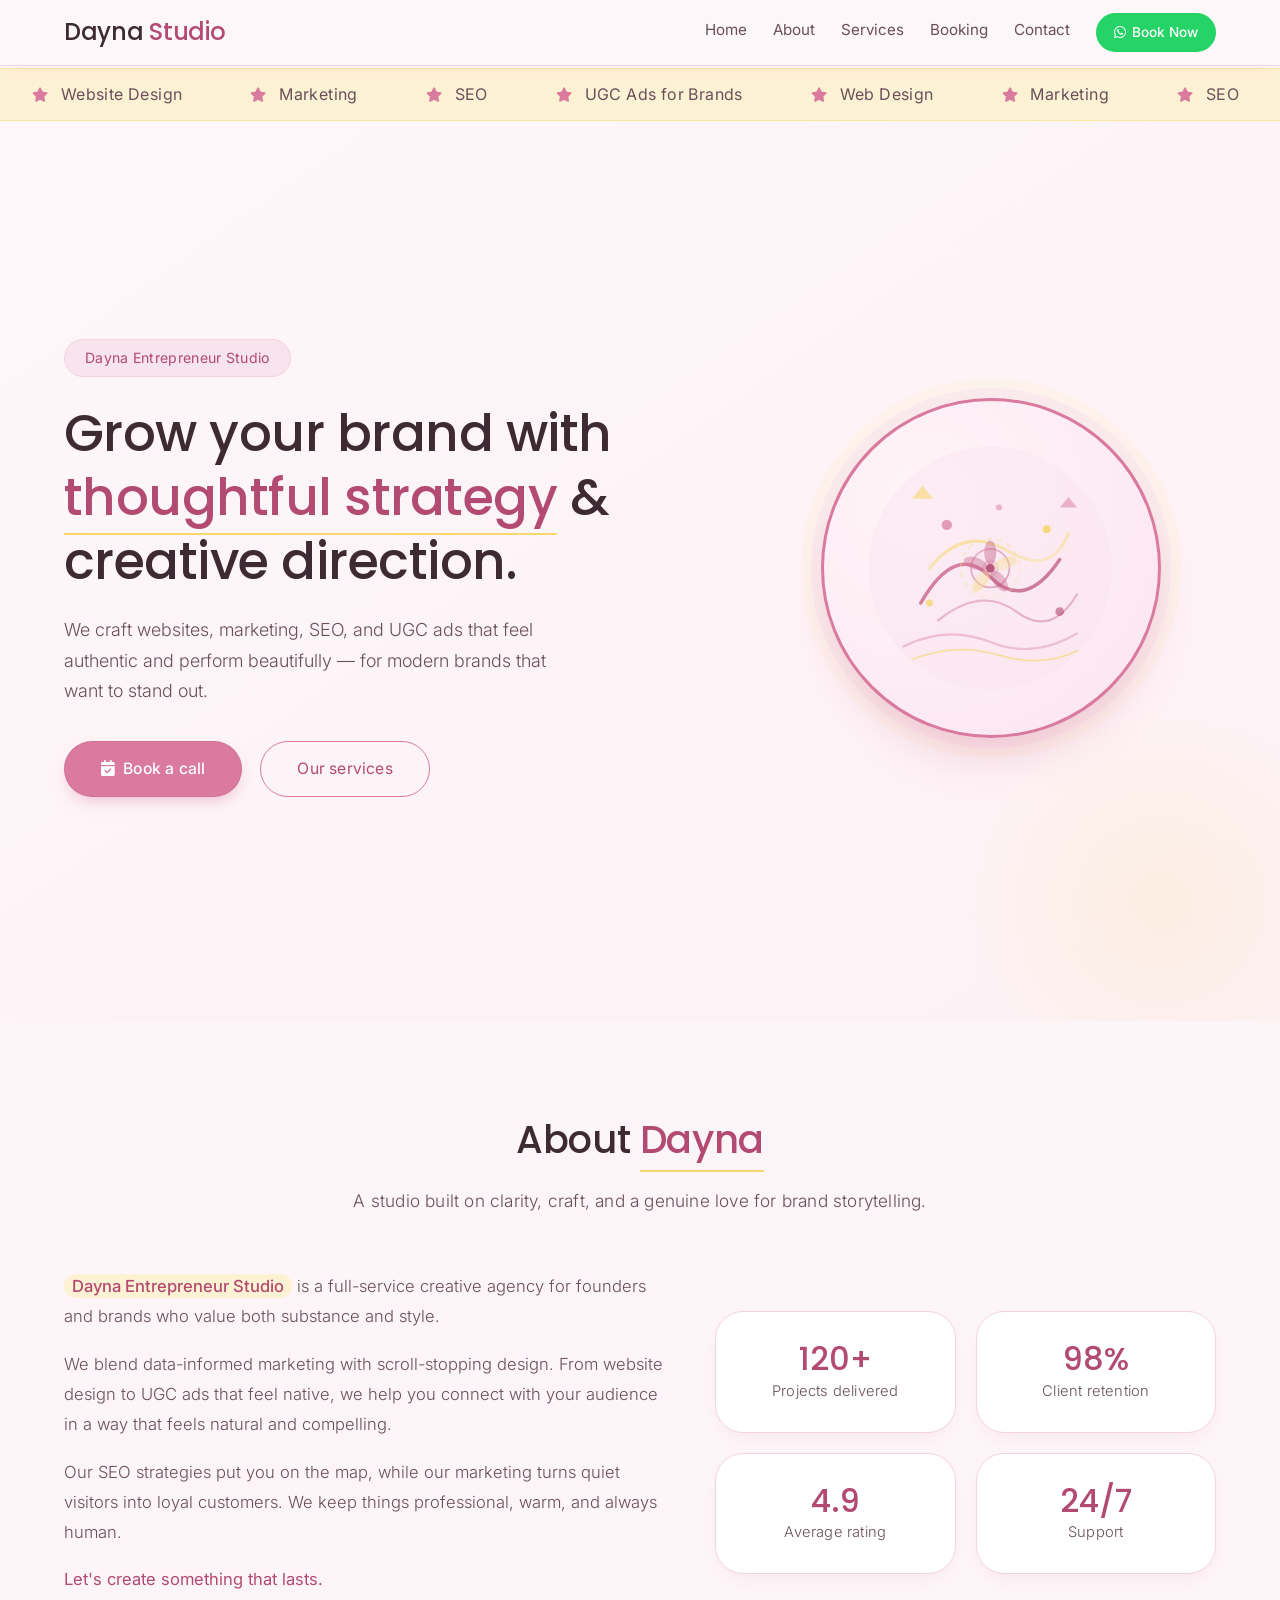
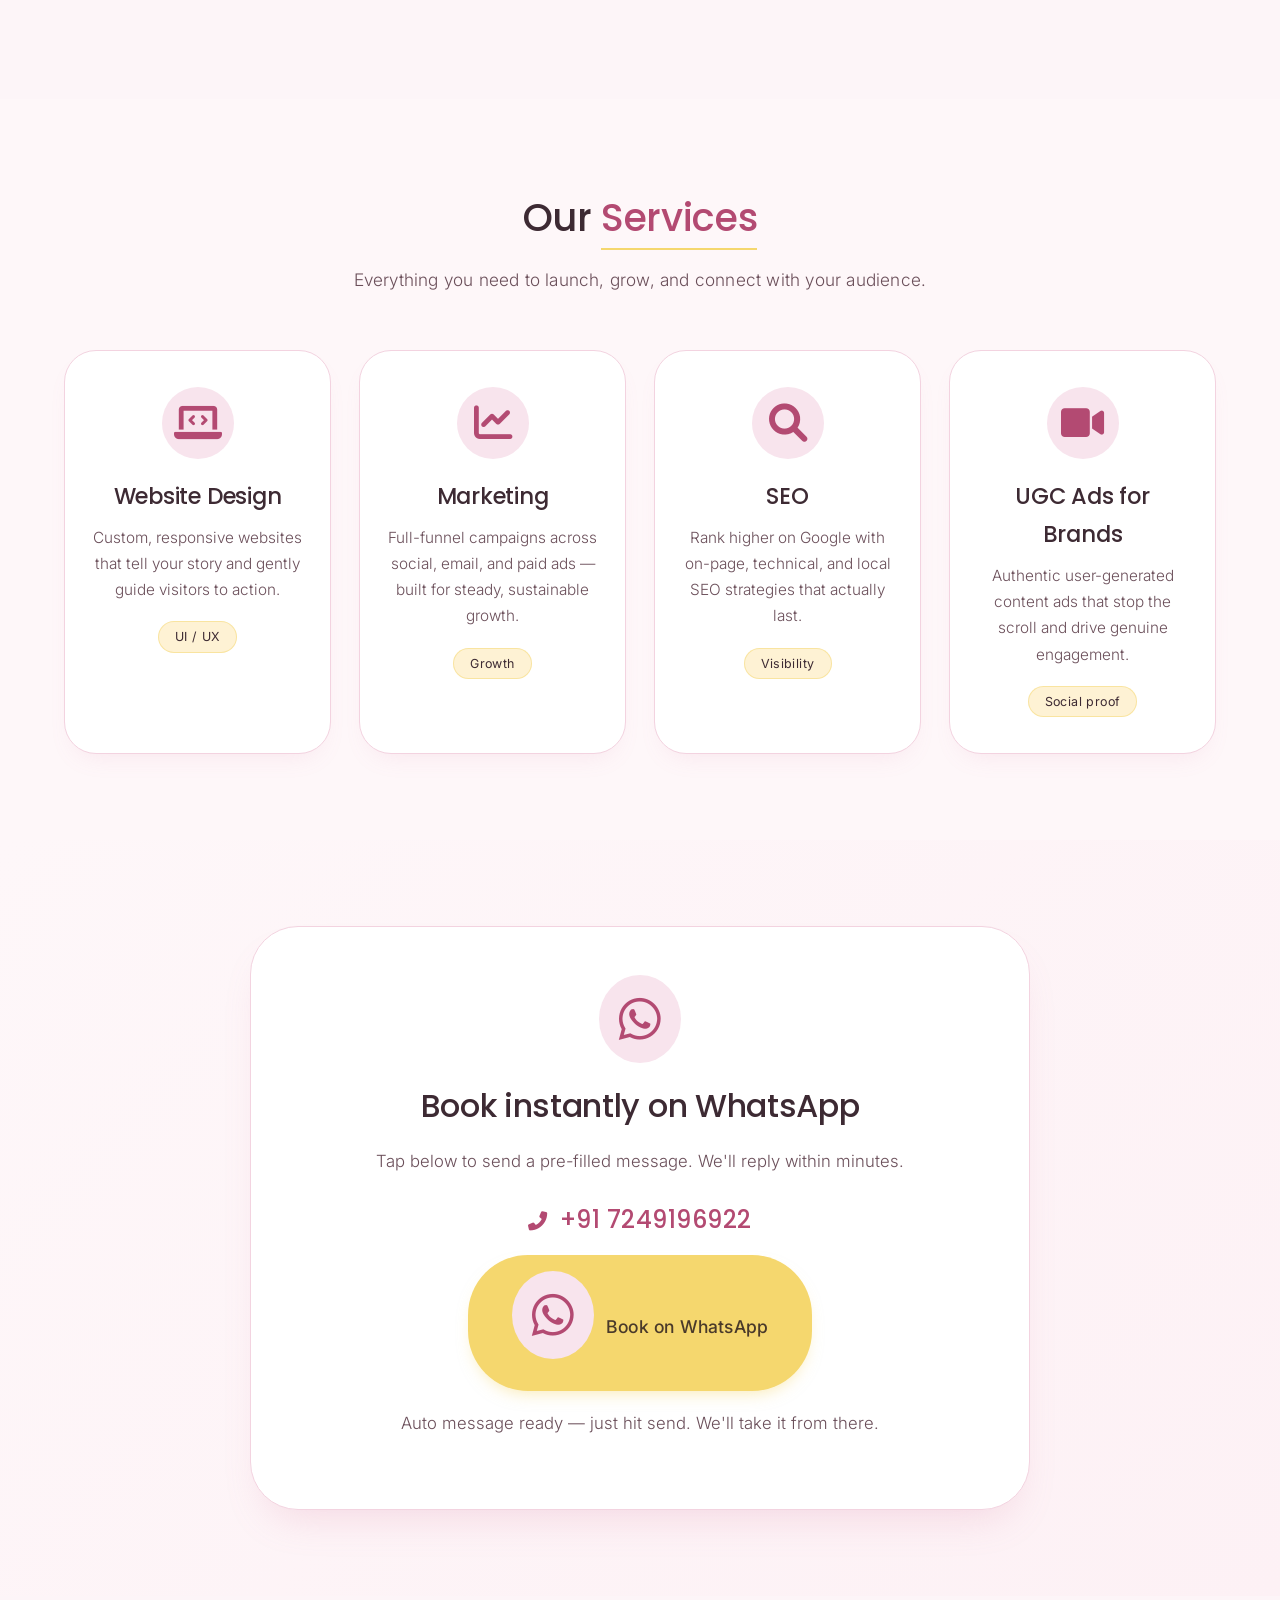
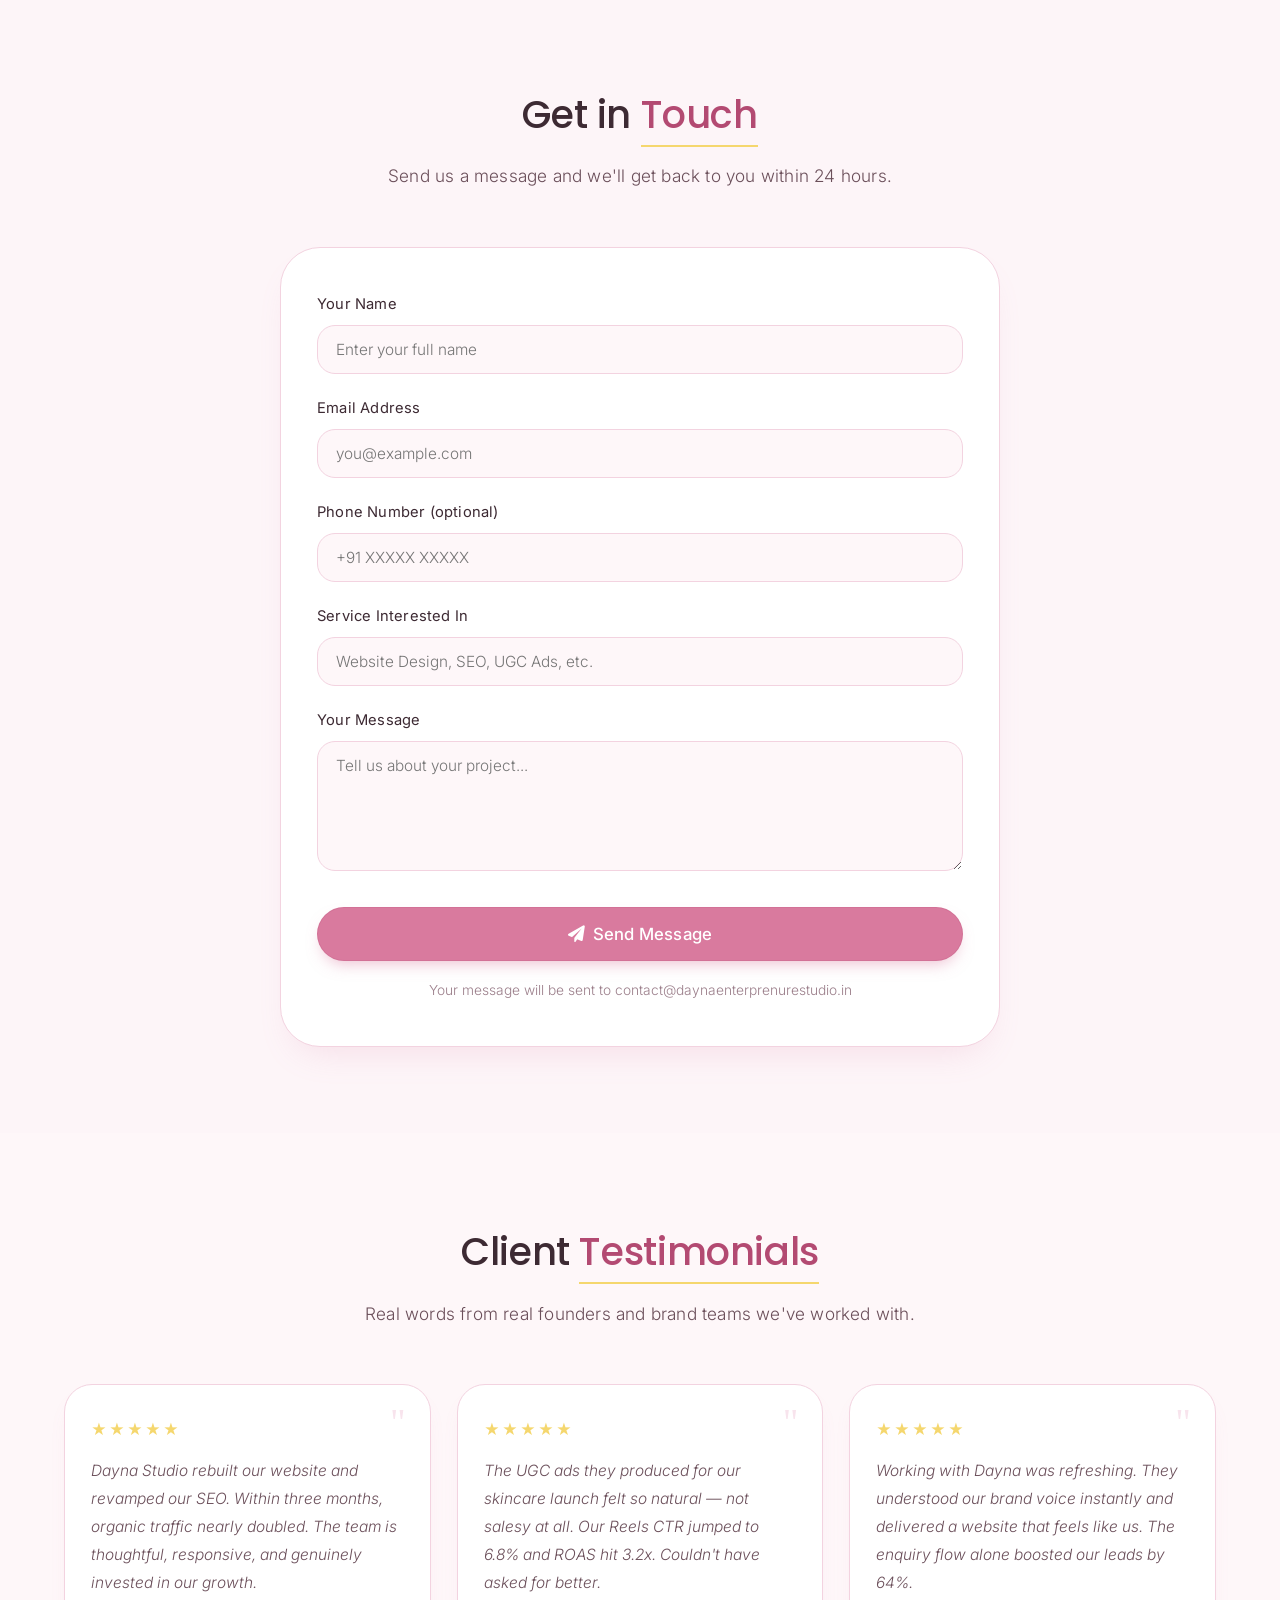
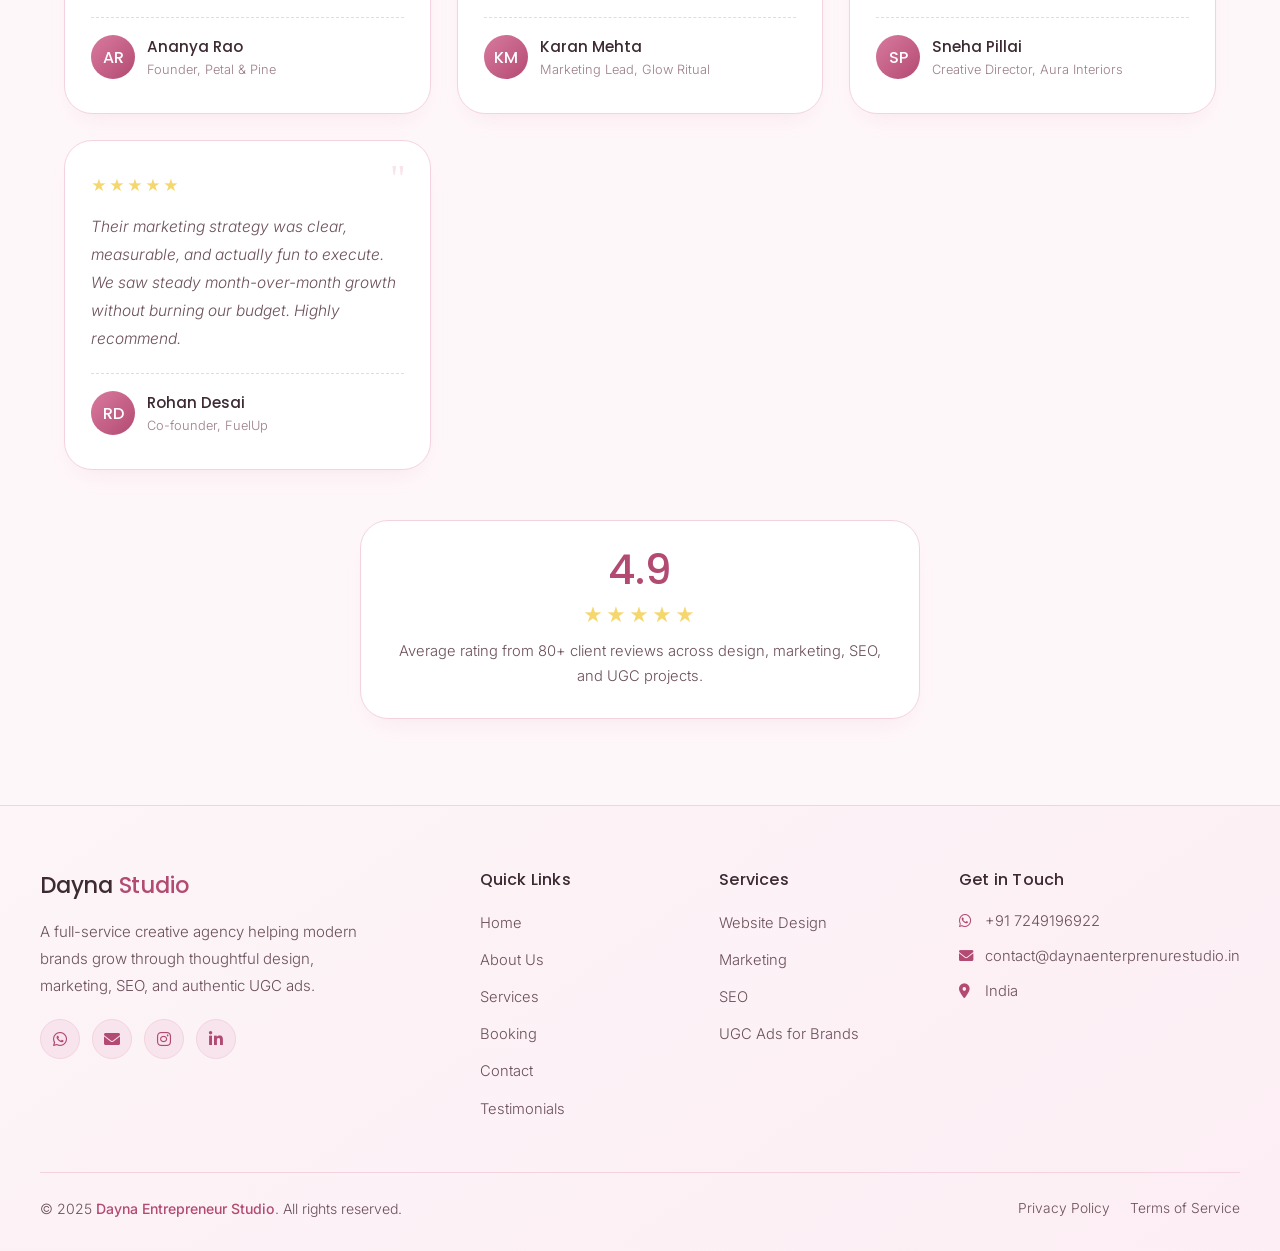
==== index.html @ e8fd0965 "Initial commit via Netlify [skip ci]" ====
<!DOCTYPE html>
<html lang="en">
<head>
  <meta charset="UTF-8">
  <meta name="viewport" content="width=device-width, initial-scale=1.0, maximum-scale=1.0, user-scalable=yes">
  <title>Dayna Entrepreneur Studio — Web Design · Marketing · SEO · UGC Ads</title>
  <link rel="stylesheet" href="https://cdnjs.cloudflare.com/ajax/libs/font-awesome/6.0.0-beta3/css/all.min.css">
  <link href="https://fonts.googleapis.com/css2?family=Inter:wght@300;400;500;600&family=Poppins:wght@400;500;600&display=swap" rel="stylesheet">
  <style>
    * { margin: 0; padding: 0; box-sizing: border-box; }
    html { scroll-behavior: smooth; }
    body {
      font-family: 'Inter', sans-serif;
      font-weight: 400;
      background-color: #fef7f9;
      color: #3d2a33;
      line-height: 1.7;
      overflow-x: hidden;
      -webkit-font-smoothing: antialiased;
    }
    :root {
      --pink-soft: #f8e4ed;
      --pink-light: #f3d3e0;
      --pink-medium: #d97a9e;
      --pink-deep: #b34a72;
      --yellow-soft: #fef2d4;
      --yellow-warm: #f5d76e;
      --yellow-glow: #f7e5a9;
      --text-dark: #3d2a33;
      --text-soft: #6b4f5a;
      --card-bg: #ffffff;
    }
    ::-webkit-scrollbar { width: 8px; }
    ::-webkit-scrollbar-track { background: #fef7f9; }
    ::-webkit-scrollbar-thumb { background: var(--pink-medium); border-radius: 10px; }
    ::-webkit-scrollbar-thumb:hover { background: var(--pink-deep); }

    .container { max-width: 1200px; margin: 0 auto; padding: 0 24px; }
    section { padding: 86px 0; scroll-margin-top: 70px; }

    h1, h2, h3 { font-family: 'Poppins', sans-serif; font-weight: 500; letter-spacing: -0.01em; color: var(--text-dark); }
    h2 { font-size: 2.4rem; margin-bottom: 14px; font-weight: 500; color: var(--text-dark); }
    h2 span { color: var(--pink-deep); border-bottom: 2px solid var(--yellow-warm); padding-bottom: 4px; }
    .section-subhead { text-align: center; max-width: 660px; margin: 0 auto 56px auto; color: var(--text-soft); font-weight: 300; font-size: 1.08rem; letter-spacing: 0.2px; }

    /* BUTTONS */
    .btn {
      display: inline-block; padding: 14px 36px; border-radius: 60px;
      font-family: 'Inter', sans-serif; font-weight: 500; text-decoration: none;
      transition: all 0.25s ease; border: none; cursor: pointer;
      font-size: 0.98rem; letter-spacing: 0.2px;
    }
    .btn-primary {
      background: var(--pink-medium); color: #ffffff;
      box-shadow: 0 8px 16px -6px rgba(217, 122, 158, 0.5);
      border: 1px solid rgba(179, 74, 114, 0.2);
    }
    .btn-primary:hover {
      background: var(--pink-deep); transform: translateY(-2px);
      box-shadow: 0 14px 22px -8px rgba(179, 74, 114, 0.4);
    }
    .btn-yellow {
      background: var(--yellow-warm); color: #4a3a2a; font-weight: 500;
      box-shadow: 0 8px 16px -6px rgba(245, 215, 110, 0.5);
    }
    .btn-yellow:hover {
      background: #f7e5a9; transform: translateY(-2px);
      box-shadow: 0 14px 22px -8px rgba(245, 215, 110, 0.7);
    }
    .btn-outline {
      background: transparent; border: 1.5px solid var(--pink-medium);
      color: var(--pink-deep); font-weight: 400;
    }
    .btn-outline:hover {
      background: var(--pink-soft); transform: translateY(-2px);
      border-color: var(--pink-deep);
    }
    .btn-whatsapp-nav {
      background: #25D366; color: white; padding: 8px 18px;
      border-radius: 40px; font-size: 0.85rem;
      display: inline-flex; align-items: center; gap: 6px;
      text-decoration: none; font-weight: 500; transition: all 0.2s;
      border: none; cursor: pointer;
    }
    .btn-whatsapp-nav:hover {
      background: #1ebe5b; transform: translateY(-2px);
      box-shadow: 0 8px 16px -6px rgba(37, 211, 102, 0.5);
    }

    /* NAVBAR */
    .navbar {
      position: fixed; top: 0; left: 0; width: 100%;
      background: rgba(254, 247, 249, 0.92);
      backdrop-filter: blur(12px); z-index: 999;
      padding: 12px 0; border-bottom: 1px solid rgba(217, 122, 158, 0.25);
      box-shadow: 0 2px 20px rgba(217, 122, 158, 0.08);
    }
    .nav-container {
      display: flex; align-items: center; justify-content: space-between;
      max-width: 1200px; margin: 0 auto; padding: 0 24px; gap: 12px;
    }
    .logo {
      font-family: 'Poppins', sans-serif; font-size: 1.5rem; font-weight: 500;
      color: var(--text-dark); text-decoration: none;
      letter-spacing: -0.3px; flex-shrink: 0;
    }
    .logo span { color: var(--pink-deep); font-weight: 500; }
    .nav-links { display: flex; gap: 26px; align-items: center; }
    .nav-links a:not(.btn-whatsapp-nav) {
      font-family: 'Inter', sans-serif; font-weight: 400;
      color: var(--text-soft); text-decoration: none; transition: 0.2s;
      font-size: 0.95rem; border-bottom: 1.5px solid transparent; padding-bottom: 3px;
    }
    .nav-links a:not(.btn-whatsapp-nav):hover {
      color: var(--pink-deep); border-bottom-color: var(--yellow-warm);
    }
    .menu-toggle {
      display: none; background: transparent;
      border: 1.5px solid var(--pink-medium); color: var(--pink-deep);
      font-size: 1.3rem; padding: 6px 14px; border-radius: 40px; cursor: pointer;
    }

    /* MARQUEE */
    .marquee-wrapper {
      margin-top: 68px; background: var(--yellow-soft);
      border-top: 1px solid rgba(245, 215, 110, 0.5);
      border-bottom: 1px solid rgba(245, 215, 110, 0.5);
      padding: 12px 0; overflow: hidden; white-space: nowrap;
    }
    .marquee { display: inline-block; animation: scrollMarquee 28s linear infinite; }
    .marquee span {
      display: inline-block; padding: 0 32px;
      font-family: 'Inter', sans-serif; font-weight: 400;
      font-size: 1rem; color: var(--text-soft); letter-spacing: 0.4px;
    }
    .marquee span i { color: var(--pink-medium); margin-right: 8px; font-size: 0.9rem; }
    @keyframes scrollMarquee { 0% { transform: translateX(0); } 100% { transform: translateX(-50%); } }

    /* HERO */
    .hero {
      min-height: 100vh; display: flex; align-items: center;
      background: linear-gradient(145deg, #fef7f9 0%, #fdf1f5 100%);
      padding-top: 80px; position: relative; overflow: hidden;
    }
    .hero::after {
      content: ''; position: absolute; bottom: -80px; right: -80px;
      width: 400px; height: 400px;
      background: radial-gradient(circle, rgba(245, 215, 110, 0.15) 0%, transparent 70%);
      border-radius: 50%; pointer-events: none;
    }
    .hero-content { display: flex; flex-wrap: wrap; align-items: center; justify-content: space-between; gap: 50px; }
    .hero-text { flex: 1 1 500px; }
    .hero-text .badge {
      display: inline-block; background: var(--pink-soft);
      border: 1px solid var(--pink-light); color: var(--pink-deep);
      padding: 6px 20px; border-radius: 60px; font-size: 0.88rem;
      font-weight: 400; margin-bottom: 24px; letter-spacing: 0.3px;
    }
    .hero-text h1 { font-size: 3.2rem; line-height: 1.25; margin-bottom: 22px; color: var(--text-dark); font-weight: 500; }
    .hero-text h1 span { color: var(--pink-deep); display: inline; border-bottom: 2px solid var(--yellow-warm); }
    .hero-text p { font-size: 1.12rem; color: var(--text-soft); margin-bottom: 34px; max-width: 520px; font-weight: 300; line-height: 1.7; }
    .hero-actions { display: flex; flex-wrap: wrap; gap: 18px; }
    .hero-visual { flex: 1 1 300px; display: flex; justify-content: center; align-items: center; }
    .hero-orb {
      width: 340px; height: 340px;
      background: radial-gradient(circle at 30% 30%, #fff5f9, #fce4ef);
      border-radius: 50%; position: relative;
      animation: float 7s ease-in-out infinite;
      border: 3px solid var(--pink-medium);
      display: flex; align-items: center; justify-content: center;
      box-shadow: 0 30px 50px -20px rgba(217, 122, 158, 0.4),
                  0 0 0 10px rgba(248, 228, 237, 0.5),
                  0 0 0 20px rgba(245, 215, 110, 0.08);
      overflow: hidden;
    }
    .hero-orb svg { width: 78%; height: 78%; display: block; }
    @keyframes float { 0% { transform: translateY(0px); } 50% { transform: translateY(-18px); } 100% { transform: translateY(0px); } }

    /* ABOUT */
    .about { background: #fdf5f8; }
    .about-grid { display: flex; flex-wrap: wrap; gap: 50px; align-items: center; }
    .about-text { flex: 1 1 400px; }
    .about-text h2 { font-size: 2.4rem; margin-bottom: 16px; font-weight: 500; }
    .about-text p { color: var(--text-soft); margin-bottom: 18px; font-size: 1.04rem; font-weight: 300; line-height: 1.8; }
    .about-text .highlight {
      color: var(--pink-deep); font-weight: 500;
      background: var(--yellow-soft); padding: 2px 8px; border-radius: 20px;
    }
    .about-stats { flex: 1 1 300px; display: grid; grid-template-columns: 1fr 1fr; gap: 20px; }
    .stat-item {
      background: var(--card-bg); padding: 28px 16px;
      border-radius: 28px; text-align: center;
      border: 1px solid var(--pink-light); transition: 0.25s;
      box-shadow: 0 8px 18px -8px rgba(217, 122, 158, 0.15);
    }
    .stat-item:hover { border-color: var(--yellow-warm); transform: scale(1.02); box-shadow: 0 18px 28px -12px rgba(217, 122, 158, 0.25); }
    .stat-number { font-family: 'Poppins', sans-serif; font-size: 2rem; font-weight: 500; color: var(--pink-deep); line-height: 1.2; }
    .stat-label { color: var(--text-soft); font-weight: 300; font-size: 0.92rem; letter-spacing: 0.2px; }

    /* SERVICES */
    .services { background: #fef7f9; }
    .services-grid { display: grid; grid-template-columns: repeat(auto-fit, minmax(240px, 1fr)); gap: 28px; }
    .service-card {
      background: var(--card-bg); padding: 36px 24px;
      border-radius: 32px; border: 1px solid var(--pink-light);
      transition: all 0.3s ease;
      box-shadow: 0 12px 26px -12px rgba(217, 122, 158, 0.15);
      text-align: center;
    }
    .service-card:hover {
      border-color: var(--yellow-warm); transform: translateY(-6px);
      box-shadow: 0 24px 36px -16px rgba(217, 122, 158, 0.3);
    }
    .service-icon {
      font-size: 2.4rem; color: var(--pink-deep); margin-bottom: 18px;
      background: var(--pink-soft); width: 72px; height: 72px;
      line-height: 72px; border-radius: 50%;
      margin-left: auto; margin-right: auto;
      display: flex; align-items: center; justify-content: center;
    }
    .service-card h3 { font-size: 1.4rem; margin-bottom: 10px; color: var(--text-dark); font-weight: 500; }
    .service-card p { color: var(--text-soft); font-weight: 300; font-size: 0.96rem; margin-bottom: 18px; line-height: 1.7; }
    .service-tag {
      display: inline-block; background: var(--yellow-soft);
      color: var(--text-dark); font-weight: 400; padding: 4px 16px;
      border-radius: 40px; font-size: 0.78rem; letter-spacing: 0.4px;
      border: 1px solid rgba(245, 215, 110, 0.5);
    }

    /* BOOKING */
    .booking { background: linear-gradient(135deg, #fef7f9 0%, #fdf1f5 100%); }
    .booking-card {
      background: var(--card-bg); padding: 48px 32px; border-radius: 48px;
      border: 1px solid var(--pink-light);
      box-shadow: 0 22px 40px -18px rgba(217, 122, 158, 0.25);
      text-align: center; max-width: 780px; margin: 0 auto;
    }
    .booking-card i.fa-whatsapp {
      font-size: 3rem; color: var(--pink-deep);
      background: var(--pink-soft); padding: 20px;
      border-radius: 50%; margin-bottom: 16px;
    }
    .booking-card h3 { font-size: 2rem; color: var(--text-dark); margin-bottom: 14px; font-weight: 500; }
    .booking-card p { color: var(--text-soft); font-size: 1.05rem; margin-bottom: 24px; font-weight: 300; }
    .whatsapp-number {
      font-family: 'Poppins', sans-serif; font-size: 1.5rem;
      font-weight: 500; color: var(--pink-deep);
      margin: 16px 0 14px; letter-spacing: 0.5px;
    }
    .booking-note { font-size: 0.88rem; color: #9b7e8a; margin-top: 18px; font-weight: 300; }

    /* CONTACT */
    .contact { background: #fdf5f8; }
    .contact-form {
      max-width: 720px; margin: 0 auto; background: var(--card-bg);
      padding: 44px 36px; border-radius: 40px;
      border: 1px solid var(--pink-light);
      box-shadow: 0 18px 36px -16px rgba(217, 122, 158, 0.2);
    }
    .form-group { margin-bottom: 22px; }
    .form-group label {
      display: block; margin-bottom: 8px; font-size: 0.92rem;
      color: var(--text-dark); font-weight: 400; letter-spacing: 0.2px;
    }
    .form-group input, .form-group textarea {
      width: 100%; padding: 14px 18px;
      border: 1.5px solid var(--pink-light); border-radius: 18px;
      font-family: 'Inter', sans-serif; font-size: 0.96rem;
      font-weight: 300; background: #fef7f9; color: var(--text-dark);
      transition: border-color 0.2s, box-shadow 0.2s;
      outline: none; resize: vertical;
    }
    .form-group input:focus, .form-group textarea:focus {
      border-color: var(--pink-medium);
      box-shadow: 0 0 0 3px rgba(217, 122, 158, 0.12);
      background: #fff;
    }
    .form-group textarea { min-height: 130px; }
    .contact-form .btn { width: 100%; padding: 16px; font-size: 1.05rem; margin-top: 6px; }
    .form-note { text-align: center; margin-top: 18px; font-size: 0.86rem; color: #9b7e8a; font-weight: 300; }

    /* TESTIMONIALS */
    .testimonials { background: #fef7f9; }
    .testi-grid {
      display: grid;
      grid-template-columns: repeat(auto-fit, minmax(290px, 1fr));
      gap: 26px;
    }
    .testi-card {
      background: var(--card-bg); padding: 32px 26px;
      border-radius: 28px; border: 1px solid var(--pink-light);
      transition: all 0.3s ease;
      box-shadow: 0 12px 26px -12px rgba(217, 122, 158, 0.15);
      position: relative;
    }
    .testi-card:hover {
      transform: translateY(-6px);
      border-color: var(--yellow-warm);
      box-shadow: 0 24px 36px -16px rgba(217, 122, 158, 0.3);
    }
    .testi-quote {
      position: absolute; top: 18px; right: 24px;
      font-size: 2.4rem; color: var(--pink-soft);
      font-family: Georgia, serif; line-height: 1;
    }
    .testi-stars { color: var(--yellow-warm); font-size: 0.95rem; margin-bottom: 14px; letter-spacing: 2px; }
    .testi-text { color: var(--text-soft); font-size: 0.97rem; font-weight: 300; line-height: 1.8; margin-bottom: 20px; font-style: italic; }
    .testi-author { display: flex; align-items: center; gap: 12px; padding-top: 16px; border-top: 1px dashed var(--pink-light); }
    .testi-avatar {
      width: 44px; height: 44px; border-radius: 50%;
      background: linear-gradient(135deg, var(--pink-medium), var(--pink-deep));
      display: flex; align-items: center; justify-content: center;
      color: white; font-family: 'Poppins', sans-serif;
      font-size: 1rem; font-weight: 500; flex-shrink: 0;
    }
    .testi-name { font-family: 'Poppins', sans-serif; font-size: 0.95rem; color: var(--text-dark); font-weight: 500; }
    .testi-role { font-size: 0.8rem; color: #9b7e8a; font-weight: 300; }
    .testi-summary {
      text-align: center; margin-top: 50px;
      padding: 28px 24px; background: var(--card-bg);
      border-radius: 28px; border: 1px solid var(--pink-light);
      max-width: 560px; margin-left: auto; margin-right: auto;
      box-shadow: 0 12px 26px -12px rgba(217, 122, 158, 0.15);
    }
    .testi-summary .big-rating {
      font-family: 'Poppins', sans-serif; font-size: 2.6rem;
      color: var(--pink-deep); font-weight: 500; line-height: 1;
    }
    .testi-summary .stars { color: var(--yellow-warm); font-size: 1.2rem; margin: 8px 0; letter-spacing: 3px; }
    .testi-summary p { color: var(--text-soft); font-size: 0.92rem; font-weight: 300; }

    /* FOOTER */
    .footer {
      background: linear-gradient(145deg, #fdf5f8 0%, #fceef4 100%);
      padding: 60px 24px 30px; border-top: 1px solid var(--pink-light);
    }
    .footer-grid {
      max-width: 1200px; margin: 0 auto;
      display: grid; grid-template-columns: 2fr 1fr 1fr 1.2fr; gap: 40px;
    }
    .footer-brand h3 { font-family: 'Poppins', sans-serif; font-size: 1.4rem; font-weight: 500; color: var(--text-dark); margin-bottom: 14px; }
    .footer-brand h3 span { color: var(--pink-deep); }
    .footer-brand p { color: var(--text-soft); font-size: 0.94rem; font-weight: 300; line-height: 1.8; margin-bottom: 20px; max-width: 320px; }
    .footer-social { display: flex; gap: 12px; }
    .footer-social a {
      width: 40px; height: 40px; border-radius: 50%;
      background: var(--pink-soft); color: var(--pink-deep);
      display: flex; align-items: center; justify-content: center;
      text-decoration: none; transition: 0.2s; font-size: 1rem;
      border: 1px solid var(--pink-light);
    }
    .footer-social a:hover { background: var(--pink-medium); color: white; transform: translateY(-3px); }
    .footer-col h4 { font-family: 'Poppins', sans-serif; font-size: 1rem; font-weight: 500; color: var(--text-dark); margin-bottom: 16px; letter-spacing: 0.2px; }
    .footer-col ul { list-style: none; }
    .footer-col ul li { margin-bottom: 10px; }
    .footer-col ul li a { color: var(--text-soft); text-decoration: none; font-size: 0.92rem; font-weight: 300; transition: 0.2s; }
    .footer-col ul li a:hover { color: var(--pink-deep); padding-left: 4px; }
    .footer-contact p { color: var(--text-soft); font-size: 0.92rem; font-weight: 300; margin-bottom: 10px; display: flex; align-items: center; gap: 8px; }
    .footer-contact p i { color: var(--pink-deep); width: 18px; font-size: 0.9rem; }
    .footer-bottom {
      max-width: 1200px; margin: 40px auto 0; padding-top: 24px;
      border-top: 1px solid var(--pink-light);
      display: flex; flex-wrap: wrap; justify-content: space-between;
      align-items: center; gap: 12px;
    }
    .footer-bottom p { color: var(--text-soft); font-size: 0.88rem; font-weight: 300; }
    .footer-bottom p span { color: var(--pink-deep); font-weight: 500; }
    .footer-bottom-links { display: flex; gap: 20px; }
    .footer-bottom-links a { color: var(--text-soft); text-decoration: none; font-size: 0.86rem; font-weight: 300; transition: 0.2s; }
    .footer-bottom-links a:hover { color: var(--pink-deep); }

    /* RESPONSIVE */
    @media (max-width: 900px) {
      .footer-grid { grid-template-columns: 1fr 1fr; }
    }
    @media (max-width: 768px) {
      .menu-toggle { display: block; }
      .nav-links {
        position: fixed; top: 66px; left: -100%; width: 82%;
        height: calc(100vh - 66px);
        background: rgba(254, 247, 249, 0.98);
        backdrop-filter: blur(18px);
        flex-direction: column; align-items: flex-start;
        padding: 40px 28px; gap: 24px; transition: 0.3s;
        border-right: 1.5px solid var(--pink-light); z-index: 998;
        overflow-y: auto;
      }
      .nav-links.active { left: 0; }
      .nav-links a { font-size: 1.08rem; width: 100%; }
      .nav-links .btn-whatsapp-nav { width: auto; font-size: 1rem; padding: 12px 24px; }
      .hero-text h1 { font-size: 2.4rem; }
      .hero-orb { width: 250px; height: 250px; }
      h2 { font-size: 2rem; }
      .about-grid { flex-direction: column; }
      .stat-item { padding: 20px 10px; }
      .booking-card { padding: 32px 20px; }
      .booking-card h3 { font-size: 1.6rem; }
      .whatsapp-number { font-size: 1.2rem; }
      .marquee span { padding: 0 18px; font-size: 0.9rem; }
      .contact-form { padding: 30px 22px; }
    }
    @media (max-width: 600px) {
      .footer-grid { grid-template-columns: 1fr; gap: 32px; }
      .footer-bottom { flex-direction: column; text-align: center; }
      .footer-bottom-links { justify-content: center; }
    }
    @media (max-width: 480px) {
      .hero-text h1 { font-size: 1.9rem; }
      .btn { padding: 12px 22px; font-size: 0.9rem; }
      .services-grid { grid-template-columns: 1fr; }
      .stat-number { font-size: 1.6rem; }
      .hero-orb { width: 210px; height: 210px; }
      .marquee span i { display: none; }
      .nav-container { gap: 6px; }
      .logo { font-size: 1.25rem; }
    }
  </style>
</head>
<body>
  <!-- NAVBAR -->
  <nav class="navbar">
    <div class="nav-container">
      <a href="#home" class="logo">Dayna <span>Studio</span></a>
      <button class="menu-toggle" id="menuToggle" aria-label="menu">
        <i class="fas fa-bars"></i>
      </button>
      <div class="nav-links" id="navLinks">
        <a href="#home">Home</a>
        <a href="#about">About</a>
        <a href="#services">Services</a>
        <a href="#booking">Booking</a>
        <a href="#contact">Contact</a>
        <a href="https://wa.me/917249196922?text=Hi%20Dayna%20Studio!%20I%27d%20like%20to%20book%20a%20consultation%20for%20my%20brand." 
           target="_blank" class="btn-whatsapp-nav">
          <i class="fab fa-whatsapp"></i> Book Now
        </a>
      </div>
    </div>
  </nav>

  <!-- MARQUEE -->
  <div class="marquee-wrapper">
    <div class="marquee">
      <span><i class="fas fa-star"></i> Website Design</span>
      <span><i class="fas fa-star"></i> Marketing</span>
      <span><i class="fas fa-star"></i> SEO</span>
      <span><i class="fas fa-star"></i> UGC Ads for Brands</span>
      <span><i class="fas fa-star"></i> Web Design</span>
      <span><i class="fas fa-star"></i> Marketing</span>
      <span><i class="fas fa-star"></i> SEO</span>
      <span><i class="fas fa-star"></i> UGC Ads for Brands</span>
      <span><i class="fas fa-star"></i> Website Design</span>
      <span><i class="fas fa-star"></i> Marketing</span>
      <span><i class="fas fa-star"></i> SEO</span>
      <span><i class="fas fa-star"></i> UGC Ads for Brands</span>
      <span><i class="fas fa-star"></i> Web Design</span>
      <span><i class="fas fa-star"></i> Marketing</span>
      <span><i class="fas fa-star"></i> SEO</span>
      <span><i class="fas fa-star"></i> UGC Ads for Brands</span>
    </div>
  </div>

  <!-- HERO -->
  <section id="home" class="hero">
    <div class="container hero-content">
      <div class="hero-text">
        <div class="badge">Dayna Entrepreneur Studio</div>
        <h1>Grow your brand with <span>thoughtful strategy</span> & creative direction.</h1>
        <p>We craft websites, marketing, SEO, and UGC ads that feel authentic and perform beautifully — for modern brands that want to stand out.</p>
        <div class="hero-actions">
          <a href="#booking" class="btn btn-primary"><i class="fas fa-calendar-check" style="margin-right: 8px;"></i>Book a call</a>
          <a href="#services" class="btn btn-outline">Our services</a>
        </div>
      </div>
      <div class="hero-visual">
        <div class="hero-orb">
          <svg viewBox="0 0 300 300" xmlns="http://www.w3.org/2000/svg" aria-label="Creative vector art">
            <defs>
              <linearGradient id="gradPink" x1="0%" y1="0%" x2="100%" y2="100%">
                <stop offset="0%" stop-color="#d97a9e" stop-opacity="0.9"/>
                <stop offset="100%" stop-color="#b34a72" stop-opacity="0.7"/>
              </linearGradient>
              <linearGradient id="gradYellow" x1="0%" y1="0%" x2="100%" y2="100%">
                <stop offset="0%" stop-color="#f5d76e" stop-opacity="0.9"/>
                <stop offset="100%" stop-color="#f7e5a9" stop-opacity="0.6"/>
              </linearGradient>
              <linearGradient id="gradSoft" x1="0%" y1="0%" x2="100%" y2="100%">
                <stop offset="0%" stop-color="#fce4ef" stop-opacity="1"/>
                <stop offset="100%" stop-color="#f8e4ed" stop-opacity="1"/>
              </linearGradient>
            </defs>
            <circle cx="150" cy="150" r="140" fill="url(#gradSoft)" opacity="0.5"/>
            <path d="M70 190 Q110 120 150 160 T230 140" stroke="url(#gradPink)" stroke-width="4" fill="none" stroke-linecap="round"/>
            <path d="M80 150 Q120 100 170 130 T240 110" stroke="url(#gradYellow)" stroke-width="3.5" fill="none" stroke-linecap="round" opacity="0.8"/>
            <path d="M90 210 Q140 170 180 200 T250 180" stroke="url(#gradPink)" stroke-width="2.5" fill="none" stroke-linecap="round" opacity="0.5"/>
            <circle cx="100" cy="100" r="6" fill="#d97a9e" opacity="0.7"/>
            <circle cx="215" cy="105" r="4.5" fill="#f5d76e" opacity="0.9"/>
            <circle cx="230" cy="200" r="5" fill="#b34a72" opacity="0.6"/>
            <circle cx="80" cy="190" r="4" fill="#f5d76e" opacity="0.8"/>
            <circle cx="160" cy="80" r="3.5" fill="#d97a9e" opacity="0.5"/>
            <g transform="translate(150,150)">
              <circle cx="0" cy="0" r="10" fill="#b34a72" opacity="0.15"/>
              <circle cx="0" cy="0" r="22" fill="none" stroke="url(#gradPink)" stroke-width="2" opacity="0.6"/>
              <circle cx="0" cy="0" r="34" fill="none" stroke="url(#gradYellow)" stroke-width="1.8" opacity="0.5" stroke-dasharray="6 6"/>
              <ellipse cx="0" cy="-18" rx="7" ry="14" fill="url(#gradPink)" opacity="0.55" transform="rotate(0)"/>
              <ellipse cx="0" cy="-18" rx="7" ry="14" fill="url(#gradYellow)" opacity="0.5" transform="rotate(72)"/>
              <ellipse cx="0" cy="-18" rx="7" ry="14" fill="url(#gradPink)" opacity="0.5" transform="rotate(144)"/>
              <ellipse cx="0" cy="-18" rx="7" ry="14" fill="url(#gradYellow)" opacity="0.55" transform="rotate(216)"/>
              <ellipse cx="0" cy="-18" rx="7" ry="14" fill="url(#gradPink)" opacity="0.5" transform="rotate(288)"/>
              <circle cx="0" cy="0" r="5" fill="#b34a72" opacity="0.9"/>
            </g>
            <polygon points="60,70 72,55 84,70" fill="#f5d76e" opacity="0.6"/>
            <polygon points="230,80 240,68 250,80" fill="#d97a9e" opacity="0.5"/>
            <path d="M50 240 Q100 215 150 235 T250 225" stroke="#d97a9e" stroke-width="2.5" fill="none" stroke-linecap="round" opacity="0.4"/>
            <path d="M60 255 Q110 235 160 250 T250 245" stroke="#f5d76e" stroke-width="2" fill="none" stroke-linecap="round" opacity="0.6"/>
          </svg>
        </div>
      </div>
    </div>
  </section>

  <!-- ABOUT -->
  <section id="about" class="about">
    <div class="container">
      <h2 style="text-align: center;">About <span>Dayna</span></h2>
      <p class="section-subhead">A studio built on clarity, craft, and a genuine love for brand storytelling.</p>
      <div class="about-grid">
        <div class="about-text">
          <p><span class="highlight">Dayna Entrepreneur Studio</span> is a full-service creative agency for founders and brands who value both substance and style.</p>
          <p>We blend data-informed marketing with scroll-stopping design. From website design to UGC ads that feel native, we help you connect with your audience in a way that feels natural and compelling.</p>
          <p>Our SEO strategies put you on the map, while our marketing turns quiet visitors into loyal customers. We keep things professional, warm, and always human.</p>
          <p style="font-weight: 400; color: var(--pink-deep);">Let's create something that lasts.</p>
        </div>
        <div class="about-stats">
          <div class="stat-item"><div class="stat-number">120+</div><div class="stat-label">Projects delivered</div></div>
          <div class="stat-item"><div class="stat-number">98%</div><div class="stat-label">Client retention</div></div>
          <div class="stat-item"><div class="stat-number">4.9</div><div class="stat-label">Average rating</div></div>
          <div class="stat-item"><div class="stat-number">24/7</div><div class="stat-label">Support</div></div>
        </div>
      </div>
    </div>
  </section>

  <!-- SERVICES -->
  <section id="services" class="services">
    <div class="container">
      <h2 style="text-align: center;">Our <span>Services</span></h2>
      <p class="section-subhead">Everything you need to launch, grow, and connect with your audience.</p>
      <div class="services-grid">
        <div class="service-card">
          <div class="service-icon"><i class="fas fa-laptop-code"></i></div>
          <h3>Website Design</h3>
          <p>Custom, responsive websites that tell your story and gently guide visitors to action.</p>
          <span class="service-tag">UI / UX</span>
        </div>
        <div class="service-card">
          <div class="service-icon"><i class="fas fa-chart-line"></i></div>
          <h3>Marketing</h3>
          <p>Full-funnel campaigns across social, email, and paid ads — built for steady, sustainable growth.</p>
          <span class="service-tag">Growth</span>
        </div>
        <div class="service-card">
          <div class="service-icon"><i class="fas fa-search"></i></div>
          <h3>SEO</h3>
          <p>Rank higher on Google with on-page, technical, and local SEO strategies that actually last.</p>
          <span class="service-tag">Visibility</span>
        </div>
        <div class="service-card">
          <div class="service-icon"><i class="fas fa-video"></i></div>
          <h3>UGC Ads for Brands</h3>
          <p>Authentic user-generated content ads that stop the scroll and drive genuine engagement.</p>
          <span class="service-tag">Social proof</span>
        </div>
      </div>
    </div>
  </section>

  <!-- BOOKING -->
  <section id="booking" class="booking">
    <div class="container">
      <div class="booking-card">
        <i class="fab fa-whatsapp"></i>
        <h3>Book instantly on WhatsApp</h3>
        <p>Tap below to send a pre-filled message. We'll reply within minutes.</p>
        <div class="whatsapp-number"><i class="fas fa-phone-alt" style="font-size: 1.2rem; margin-right: 12px;"></i>+91 7249196922</div>
        <a href="https://wa.me/917249196922?text=Hi%20Dayna%20Studio!%20I%27d%20like%20to%20book%20a%20consultation%20for%20my%20brand.%20Please%20share%20availability." 
           target="_blank" class="btn btn-yellow" style="font-size: 1.1rem; padding: 16px 44px;">
          <i class="fab fa-whatsapp" style="margin-right: 12px;"></i>Book on WhatsApp
        </a>
        <p class="booking-note">Auto message ready — just hit send. We'll take it from there.</p>
      </div>
    </div>
  </section>

  <!-- CONTACT -->
  <section id="contact" class="contact">
    <div class="container">
      <h2 style="text-align: center;">Get in <span>Touch</span></h2>
      <p class="section-subhead">Send us a message and we'll get back to you within 24 hours.</p>
      <form class="contact-form" action="https://formsubmit.co/contact@daynaenterprenurestudio.in" method="POST">
        <input type="hidden" name="_captcha" value="false">
        <input type="hidden" name="_subject" value="New enquiry from Dayna Studio website">
        <input type="hidden" name="_template" value="table">
        <input type="hidden" name="_next" value="https://daynaenterprenurestudio.in/#contact">
        <div class="form-group">
          <label for="name">Your Name</label>
          <input type="text" id="name" name="name" placeholder="Enter your full name" required>
        </div>
        <div class="form-group">
          <label for="email">Email Address</label>
          <input type="email" id="email" name="email" placeholder="you@example.com" required>
        </div>
        <div class="form-group">
          <label for="phone">Phone Number (optional)</label>
          <input type="tel" id="phone" name="phone" placeholder="+91 XXXXX XXXXX">
        </div>
        <div class="form-group">
          <label for="service">Service Interested In</label>
          <input type="text" id="service" name="service" placeholder="Website Design, SEO, UGC Ads, etc.">
        </div>
        <div class="form-group">
          <label for="message">Your Message</label>
          <textarea id="message" name="message" placeholder="Tell us about your project..." required></textarea>
        </div>
        <button type="submit" class="btn btn-primary">
          <i class="fas fa-paper-plane" style="margin-right: 8px;"></i>Send Message
        </button>
        <p class="form-note">Your message will be sent to contact@daynaenterprenurestudio.in</p>
      </form>
    </div>
  </section>

  <!-- TESTIMONIALS -->
  <section id="testimonials" class="testimonials">
    <div class="container">
      <h2 style="text-align: center;">Client <span>Testimonials</span></h2>
      <p class="section-subhead">Real words from real founders and brand teams we've worked with.</p>

      <div class="testi-grid">
        <div class="testi-card">
          <div class="testi-quote">"</div>
          <div class="testi-stars">★★★★★</div>
          <p class="testi-text">Dayna Studio rebuilt our website and revamped our SEO. Within three months, organic traffic nearly doubled. The team is thoughtful, responsive, and genuinely invested in our growth.</p>
          <div class="testi-author">
            <div class="testi-avatar">AR</div>
            <div>
              <div class="testi-name">Ananya Rao</div>
              <div class="testi-role">Founder, Petal & Pine</div>
            </div>
          </div>
        </div>

        <div class="testi-card">
          <div class="testi-quote">"</div>
          <div class="testi-stars">★★★★★</div>
          <p class="testi-text">The UGC ads they produced for our skincare launch felt so natural — not salesy at all. Our Reels CTR jumped to 6.8% and ROAS hit 3.2x. Couldn't have asked for better.</p>
          <div class="testi-author">
            <div class="testi-avatar">KM</div>
            <div>
              <div class="testi-name">Karan Mehta</div>
              <div class="testi-role">Marketing Lead, Glow Ritual</div>
            </div>
          </div>
        </div>

        <div class="testi-card">
          <div class="testi-quote">"</div>
          <div class="testi-stars">★★★★★</div>
          <p class="testi-text">Working with Dayna was refreshing. They understood our brand voice instantly and delivered a website that feels like us. The enquiry flow alone boosted our leads by 64%.</p>
          <div class="testi-author">
            <div class="testi-avatar">SP</div>
            <div>
              <div class="testi-name">Sneha Pillai</div>
              <div class="testi-role">Creative Director, Aura Interiors</div>
            </div>
          </div>
        </div>

        <div class="testi-card">
          <div class="testi-quote">"</div>
          <div class="testi-stars">★★★★★</div>
          <p class="testi-text">Their marketing strategy was clear, measurable, and actually fun to execute. We saw steady month-over-month growth without burning our budget. Highly recommend.</p>
          <div class="testi-author">
            <div class="testi-avatar">RD</div>
            <div>
              <div class="testi-name">Rohan Desai</div>
              <div class="testi-role">Co-founder, FuelUp</div>
            </div>
          </div>
        </div>
      </div>

      <div class="testi-summary">
        <div class="big-rating">4.9</div>
        <div class="stars">★★★★★</div>
        <p>Average rating from 80+ client reviews across design, marketing, SEO, and UGC projects.</p>
      </div>
    </div>
  </section>

  <!-- FOOTER -->
  <footer class="footer">
    <div class="footer-grid">
      <div class="footer-brand">
        <h3>Dayna <span>Studio</span></h3>
        <p>A full-service creative agency helping modern brands grow through thoughtful design, marketing, SEO, and authentic UGC ads.</p>
        <div class="footer-social">
          <a href="https://wa.me/917249196922" target="_blank" aria-label="WhatsApp"><i class="fab fa-whatsapp"></i></a>
          <a href="mailto:contact@daynaenterprenurestudio.in" aria-label="Email"><i class="fas fa-envelope"></i></a>
          <a href="#" aria-label="Instagram"><i class="fab fa-instagram"></i></a>
          <a href="#" aria-label="LinkedIn"><i class="fab fa-linkedin-in"></i></a>
        </div>
      </div>
      <div class="footer-col">
        <h4>Quick Links</h4>
        <ul>
          <li><a href="#home">Home</a></li>
          <li><a href="#about">About Us</a></li>
          <li><a href="#services">Services</a></li>
          <li><a href="#booking">Booking</a></li>
          <li><a href="#contact">Contact</a></li>
          <li><a href="#testimonials">Testimonials</a></li>
        </ul>
      </div>
      <div class="footer-col">
        <h4>Services</h4>
        <ul>
          <li><a href="#services">Website Design</a></li>
          <li><a href="#services">Marketing</a></li>
          <li><a href="#services">SEO</a></li>
          <li><a href="#services">UGC Ads for Brands</a></li>
        </ul>
      </div>
      <div class="footer-col footer-contact">
        <h4>Get in Touch</h4>
        <p><i class="fab fa-whatsapp"></i> +91 7249196922</p>
        <p><i class="fas fa-envelope"></i> contact@daynaenterprenurestudio.in</p>
        <p><i class="fas fa-map-marker-alt"></i> India</p>
      </div>
    </div>
    <div class="footer-bottom">
      <p>© 2025 <span>Dayna Entrepreneur Studio</span>. All rights reserved.</p>
      <div class="footer-bottom-links">
        <a href="#home">Privacy Policy</a>
        <a href="#home">Terms of Service</a>
      </div>
    </div>
  </footer>

  <script>
    (function() {
      const menuToggle = document.getElementById('menuToggle');
      const navLinks = document.getElementById('navLinks');
      if (menuToggle && navLinks) {
        menuToggle.addEventListener('click', function() {
          navLinks.classList.toggle('active');
          const icon = menuToggle.querySelector('i');
          if (navLinks.classList.contains('active')) {
            icon.classList.remove('fa-bars');
            icon.classList.add('fa-times');
          } else {
            icon.classList.remove('fa-times');
            icon.classList.add('fa-bars');
          }
        });
        document.querySelectorAll('.nav-links a').forEach(link => {
          link.addEventListener('click', () => {
            navLinks.classList.remove('active');
            const icon = menuToggle.querySelector('i');
            icon.classList.remove('fa-times');
            icon.classList.add('fa-bars');
          });
        });
      }
    })();
  </script>
</body>
</html>
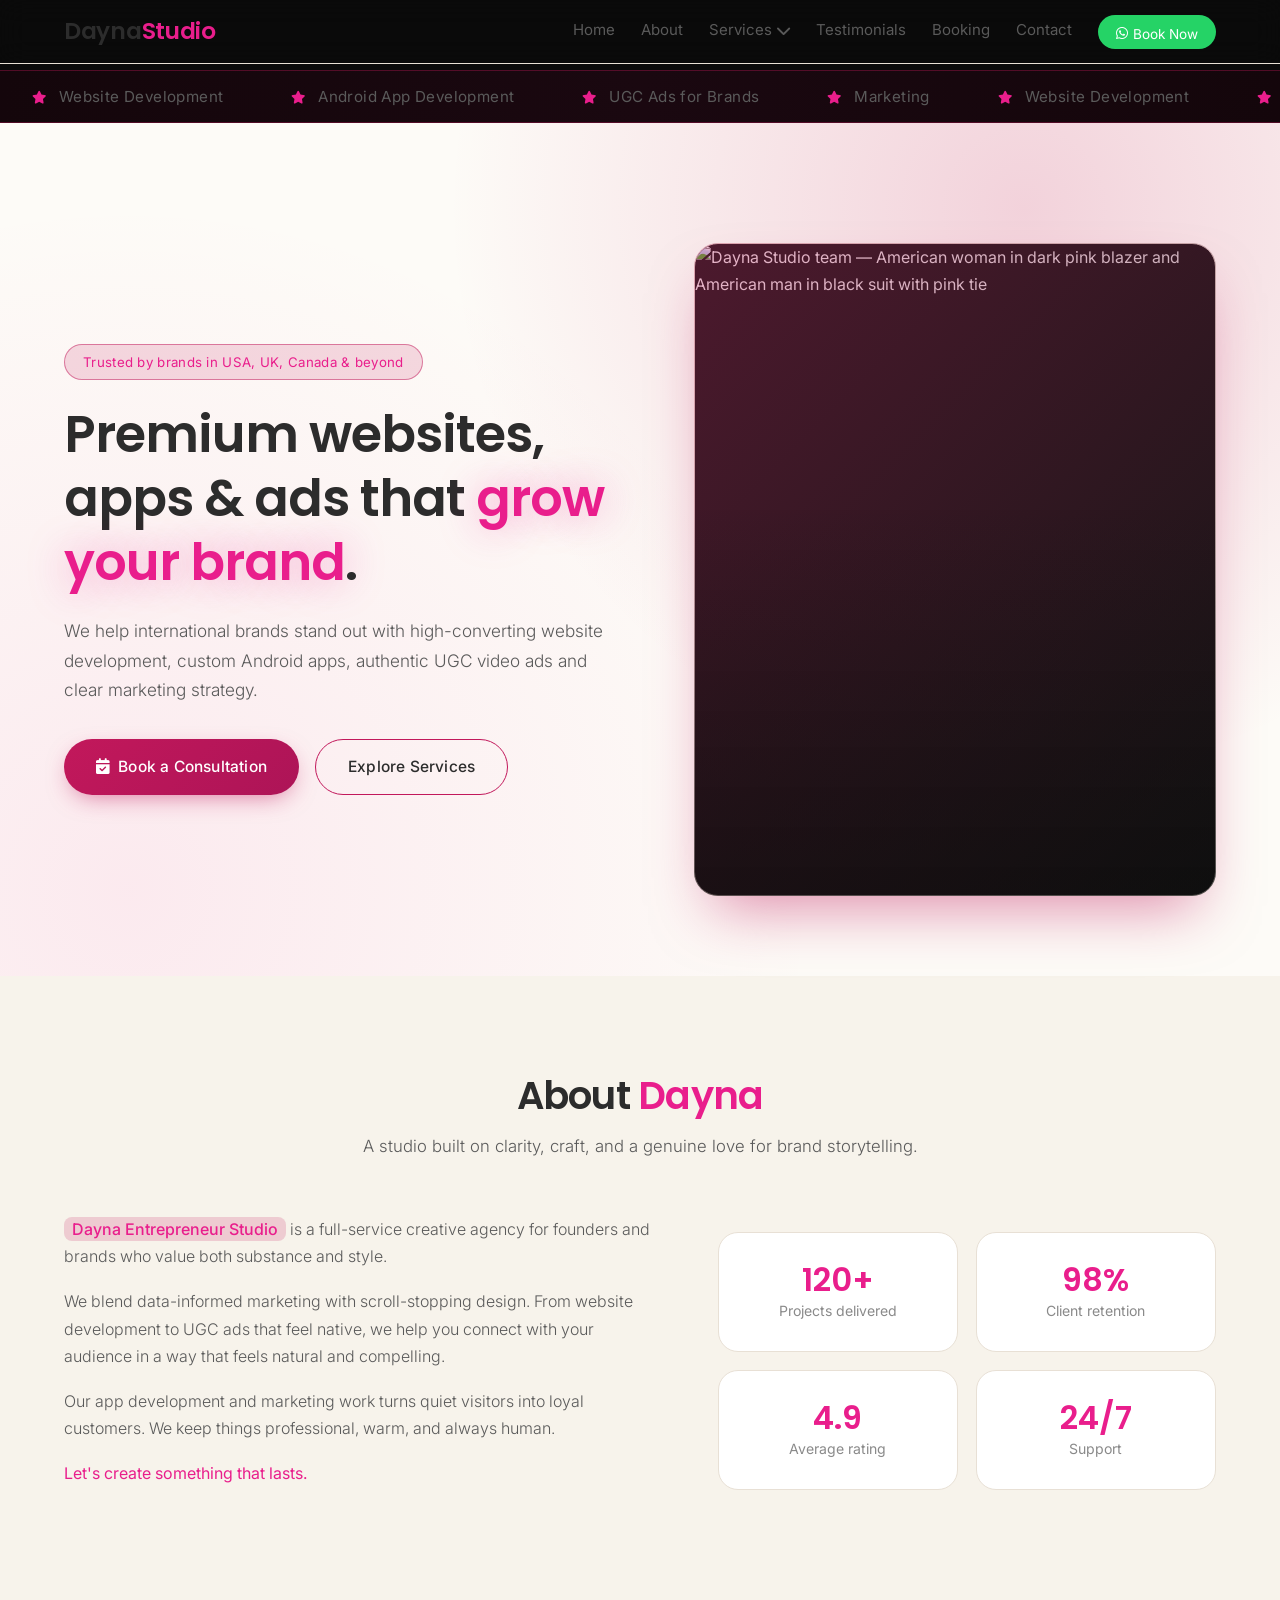
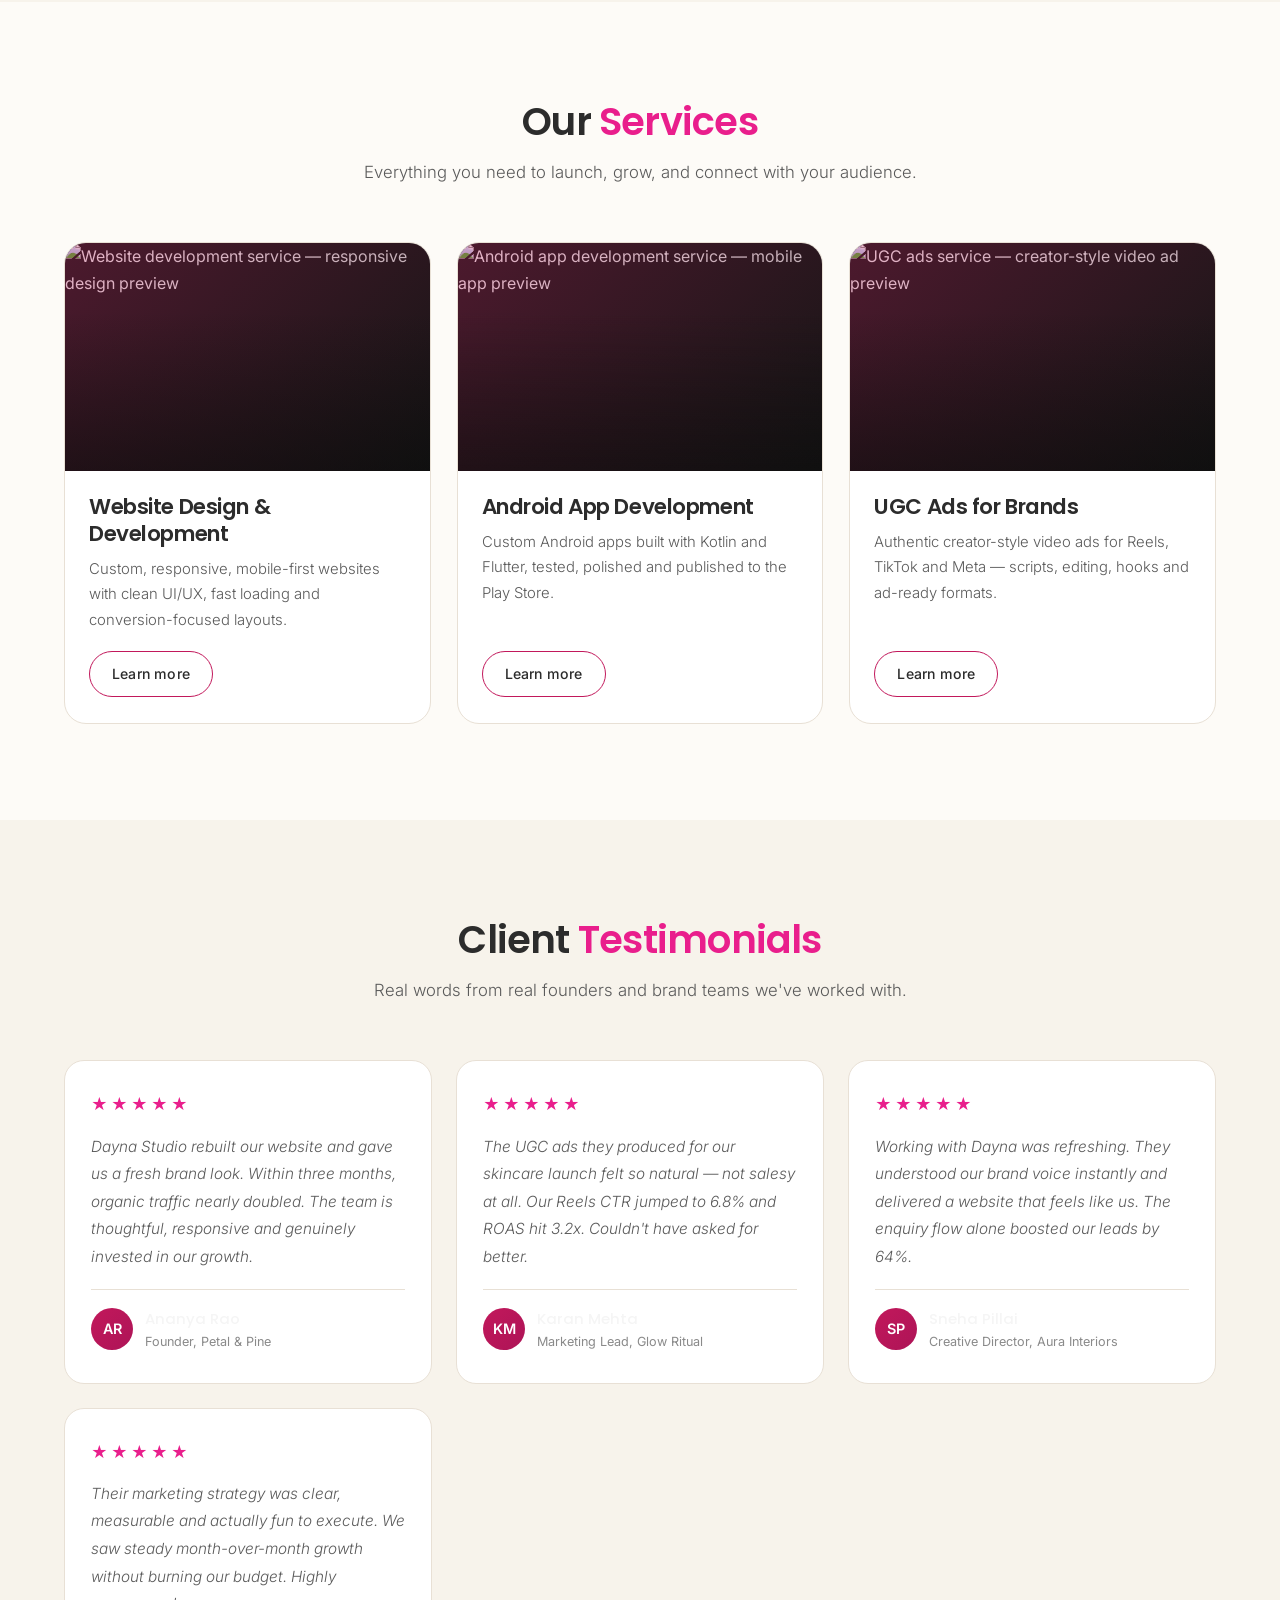
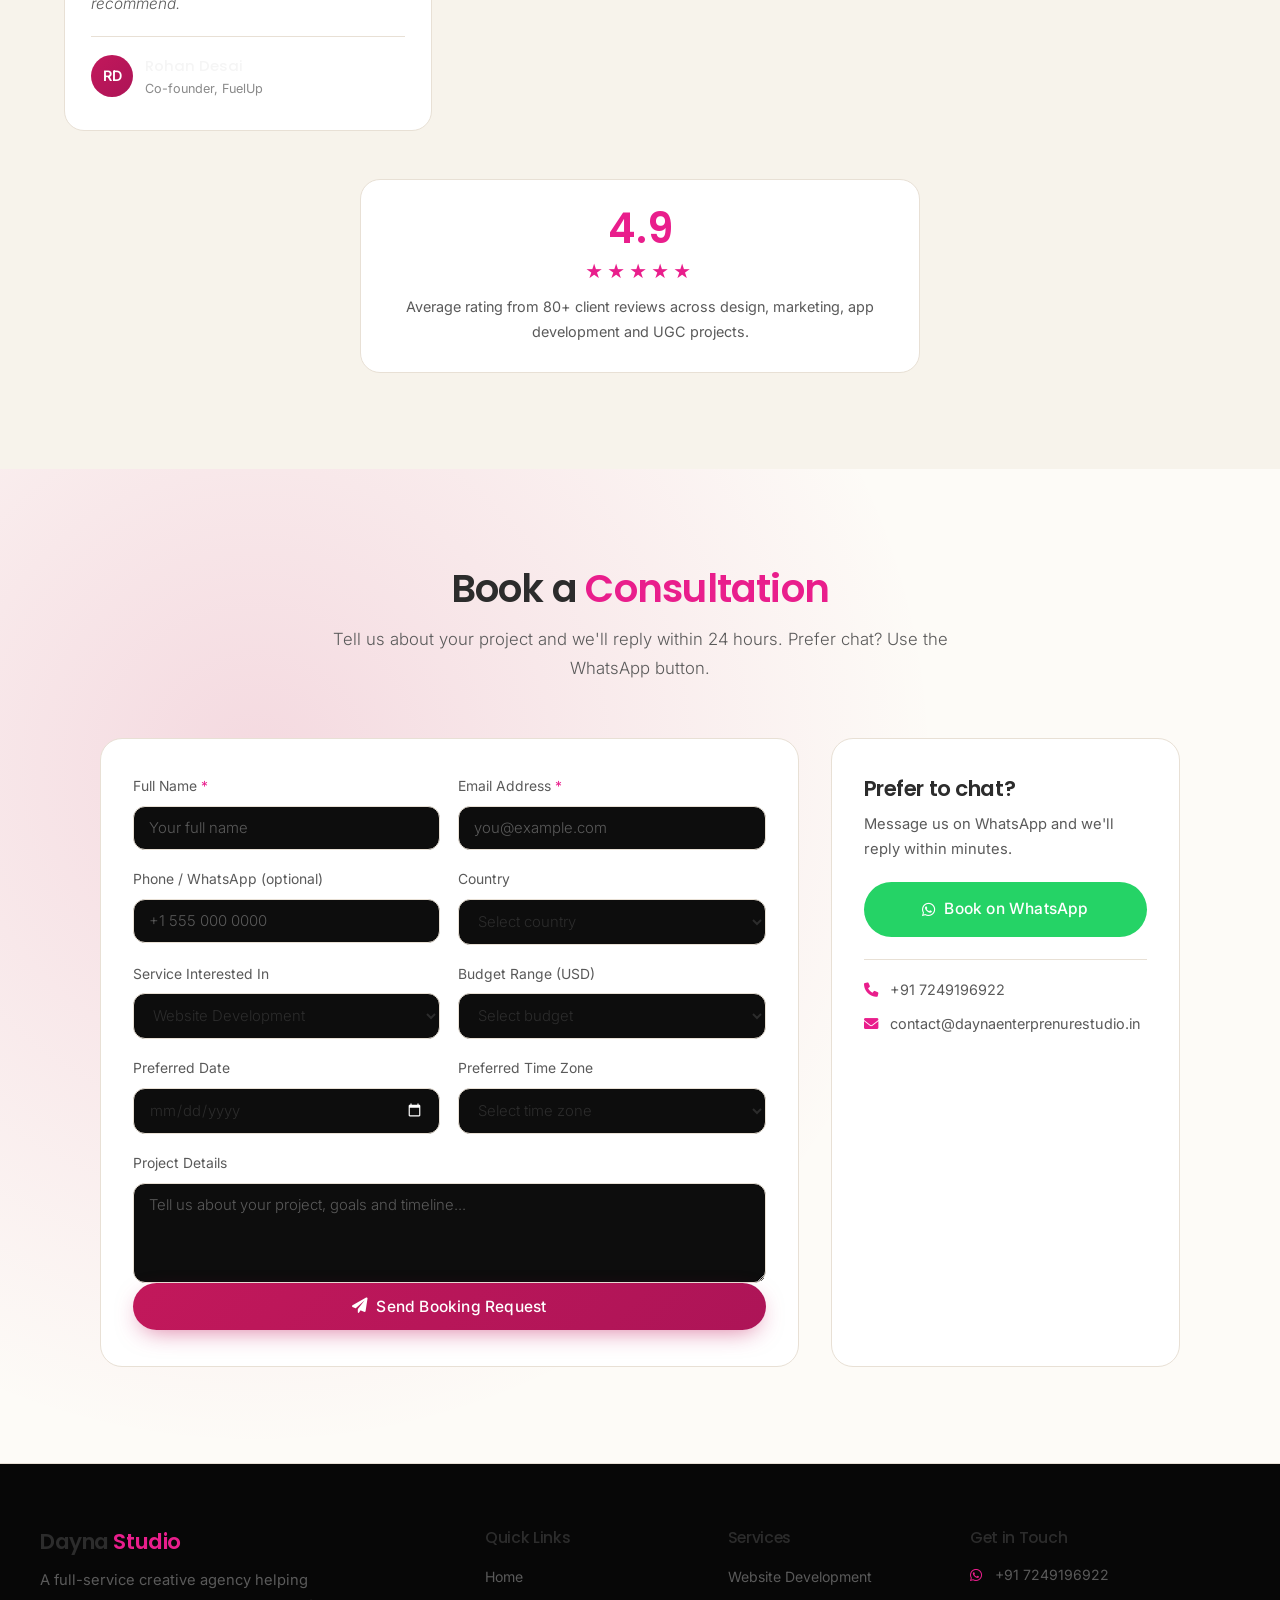
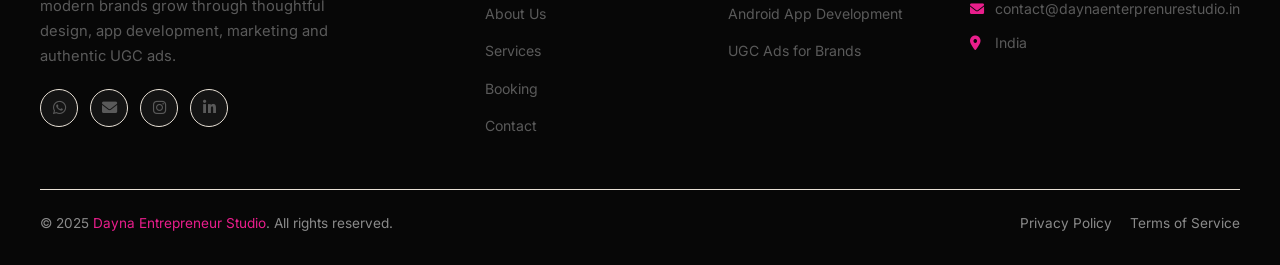
==== commit 23259941: "Add files via upload" ====
--- a/index.html
+++ b/index.html
@@ -2,777 +2,355 @@
 <html lang="en">
 <head>
   <meta charset="UTF-8">
-  <meta name="viewport" content="width=device-width, initial-scale=1.0, maximum-scale=1.0, user-scalable=yes">
-  <title>Dayna Entrepreneur Studio — Web Design · Marketing · SEO · UGC Ads</title>
+  <meta name="viewport" content="width=device-width, initial-scale=1.0">
+  <title>Dayna Entrepreneur Studio — Website Development, Android Apps, UGC Ads & Marketing</title>
+  <meta name="description" content="Dayna Entrepreneur Studio builds premium websites, Android apps, UGC video ads and marketing campaigns for brands in the USA, UK, Canada and worldwide. Book a free consultation today.">
+  <meta name="theme-color" content="#0A0A0A">
+  <link rel="icon" href="favicon.ico" type="image/x-icon">
+
+  <!-- Open Graph -->
+  <meta property="og:type" content="website">
+  <meta property="og:title" content="Dayna Entrepreneur Studio — Premium Web, App & UGC Studio">
+  <meta property="og:description" content="Websites, Android apps, UGC ads and marketing for international brands. Book a free consultation.">
+  <meta property="og:url" content="https://daynaenterprenurestudio.in/">
+  <meta property="og:image" content="https://daynaenterprenurestudio.in/images/hero-team.jpg">
+
+  <!-- Fonts -->
+  <link rel="preconnect" href="https://fonts.googleapis.com">
+  <link rel="preconnect" href="https://fonts.gstatic.com" crossorigin>
+  <link href="https://fonts.googleapis.com/css2?family=Inter:wght@300;400;500;600&family=Poppins:wght@400;500;600;700&display=swap" rel="stylesheet">
   <link rel="stylesheet" href="https://cdnjs.cloudflare.com/ajax/libs/font-awesome/6.0.0-beta3/css/all.min.css">
-  <link href="https://fonts.googleapis.com/css2?family=Inter:wght@300;400;500;600&family=Poppins:wght@400;500;600&display=swap" rel="stylesheet">
-  <style>
-    * { margin: 0; padding: 0; box-sizing: border-box; }
-    html { scroll-behavior: smooth; }
-    body {
-      font-family: 'Inter', sans-serif;
-      font-weight: 400;
-      background-color: #fef7f9;
-      color: #3d2a33;
-      line-height: 1.7;
-      overflow-x: hidden;
-      -webkit-font-smoothing: antialiased;
-    }
-    :root {
-      --pink-soft: #f8e4ed;
-      --pink-light: #f3d3e0;
-      --pink-medium: #d97a9e;
-      --pink-deep: #b34a72;
-      --yellow-soft: #fef2d4;
-      --yellow-warm: #f5d76e;
-      --yellow-glow: #f7e5a9;
-      --text-dark: #3d2a33;
-      --text-soft: #6b4f5a;
-      --card-bg: #ffffff;
-    }
-    ::-webkit-scrollbar { width: 8px; }
-    ::-webkit-scrollbar-track { background: #fef7f9; }
-    ::-webkit-scrollbar-thumb { background: var(--pink-medium); border-radius: 10px; }
-    ::-webkit-scrollbar-thumb:hover { background: var(--pink-deep); }
-
-    .container { max-width: 1200px; margin: 0 auto; padding: 0 24px; }
-    section { padding: 86px 0; scroll-margin-top: 70px; }
-
-    h1, h2, h3 { font-family: 'Poppins', sans-serif; font-weight: 500; letter-spacing: -0.01em; color: var(--text-dark); }
-    h2 { font-size: 2.4rem; margin-bottom: 14px; font-weight: 500; color: var(--text-dark); }
-    h2 span { color: var(--pink-deep); border-bottom: 2px solid var(--yellow-warm); padding-bottom: 4px; }
-    .section-subhead { text-align: center; max-width: 660px; margin: 0 auto 56px auto; color: var(--text-soft); font-weight: 300; font-size: 1.08rem; letter-spacing: 0.2px; }
-
-    /* BUTTONS */
-    .btn {
-      display: inline-block; padding: 14px 36px; border-radius: 60px;
-      font-family: 'Inter', sans-serif; font-weight: 500; text-decoration: none;
-      transition: all 0.25s ease; border: none; cursor: pointer;
-      font-size: 0.98rem; letter-spacing: 0.2px;
-    }
-    .btn-primary {
-      background: var(--pink-medium); color: #ffffff;
-      box-shadow: 0 8px 16px -6px rgba(217, 122, 158, 0.5);
-      border: 1px solid rgba(179, 74, 114, 0.2);
-    }
-    .btn-primary:hover {
-      background: var(--pink-deep); transform: translateY(-2px);
-      box-shadow: 0 14px 22px -8px rgba(179, 74, 114, 0.4);
-    }
-    .btn-yellow {
-      background: var(--yellow-warm); color: #4a3a2a; font-weight: 500;
-      box-shadow: 0 8px 16px -6px rgba(245, 215, 110, 0.5);
-    }
-    .btn-yellow:hover {
-      background: #f7e5a9; transform: translateY(-2px);
-      box-shadow: 0 14px 22px -8px rgba(245, 215, 110, 0.7);
-    }
-    .btn-outline {
-      background: transparent; border: 1.5px solid var(--pink-medium);
-      color: var(--pink-deep); font-weight: 400;
-    }
-    .btn-outline:hover {
-      background: var(--pink-soft); transform: translateY(-2px);
-      border-color: var(--pink-deep);
-    }
-    .btn-whatsapp-nav {
-      background: #25D366; color: white; padding: 8px 18px;
-      border-radius: 40px; font-size: 0.85rem;
-      display: inline-flex; align-items: center; gap: 6px;
-      text-decoration: none; font-weight: 500; transition: all 0.2s;
-      border: none; cursor: pointer;
-    }
-    .btn-whatsapp-nav:hover {
-      background: #1ebe5b; transform: translateY(-2px);
-      box-shadow: 0 8px 16px -6px rgba(37, 211, 102, 0.5);
-    }
-
-    /* NAVBAR */
-    .navbar {
-      position: fixed; top: 0; left: 0; width: 100%;
-      background: rgba(254, 247, 249, 0.92);
-      backdrop-filter: blur(12px); z-index: 999;
-      padding: 12px 0; border-bottom: 1px solid rgba(217, 122, 158, 0.25);
-      box-shadow: 0 2px 20px rgba(217, 122, 158, 0.08);
-    }
-    .nav-container {
-      display: flex; align-items: center; justify-content: space-between;
-      max-width: 1200px; margin: 0 auto; padding: 0 24px; gap: 12px;
-    }
-    .logo {
-      font-family: 'Poppins', sans-serif; font-size: 1.5rem; font-weight: 500;
-      color: var(--text-dark); text-decoration: none;
-      letter-spacing: -0.3px; flex-shrink: 0;
-    }
-    .logo span { color: var(--pink-deep); font-weight: 500; }
-    .nav-links { display: flex; gap: 26px; align-items: center; }
-    .nav-links a:not(.btn-whatsapp-nav) {
-      font-family: 'Inter', sans-serif; font-weight: 400;
-      color: var(--text-soft); text-decoration: none; transition: 0.2s;
-      font-size: 0.95rem; border-bottom: 1.5px solid transparent; padding-bottom: 3px;
-    }
-    .nav-links a:not(.btn-whatsapp-nav):hover {
-      color: var(--pink-deep); border-bottom-color: var(--yellow-warm);
-    }
-    .menu-toggle {
-      display: none; background: transparent;
-      border: 1.5px solid var(--pink-medium); color: var(--pink-deep);
-      font-size: 1.3rem; padding: 6px 14px; border-radius: 40px; cursor: pointer;
-    }
-
-    /* MARQUEE */
-    .marquee-wrapper {
-      margin-top: 68px; background: var(--yellow-soft);
-      border-top: 1px solid rgba(245, 215, 110, 0.5);
-      border-bottom: 1px solid rgba(245, 215, 110, 0.5);
-      padding: 12px 0; overflow: hidden; white-space: nowrap;
-    }
-    .marquee { display: inline-block; animation: scrollMarquee 28s linear infinite; }
-    .marquee span {
-      display: inline-block; padding: 0 32px;
-      font-family: 'Inter', sans-serif; font-weight: 400;
-      font-size: 1rem; color: var(--text-soft); letter-spacing: 0.4px;
-    }
-    .marquee span i { color: var(--pink-medium); margin-right: 8px; font-size: 0.9rem; }
-    @keyframes scrollMarquee { 0% { transform: translateX(0); } 100% { transform: translateX(-50%); } }
-
-    /* HERO */
-    .hero {
-      min-height: 100vh; display: flex; align-items: center;
-      background: linear-gradient(145deg, #fef7f9 0%, #fdf1f5 100%);
-      padding-top: 80px; position: relative; overflow: hidden;
-    }
-    .hero::after {
-      content: ''; position: absolute; bottom: -80px; right: -80px;
-      width: 400px; height: 400px;
-      background: radial-gradient(circle, rgba(245, 215, 110, 0.15) 0%, transparent 70%);
-      border-radius: 50%; pointer-events: none;
-    }
-    .hero-content { display: flex; flex-wrap: wrap; align-items: center; justify-content: space-between; gap: 50px; }
-    .hero-text { flex: 1 1 500px; }
-    .hero-text .badge {
-      display: inline-block; background: var(--pink-soft);
-      border: 1px solid var(--pink-light); color: var(--pink-deep);
-      padding: 6px 20px; border-radius: 60px; font-size: 0.88rem;
-      font-weight: 400; margin-bottom: 24px; letter-spacing: 0.3px;
-    }
-    .hero-text h1 { font-size: 3.2rem; line-height: 1.25; margin-bottom: 22px; color: var(--text-dark); font-weight: 500; }
-    .hero-text h1 span { color: var(--pink-deep); display: inline; border-bottom: 2px solid var(--yellow-warm); }
-    .hero-text p { font-size: 1.12rem; color: var(--text-soft); margin-bottom: 34px; max-width: 520px; font-weight: 300; line-height: 1.7; }
-    .hero-actions { display: flex; flex-wrap: wrap; gap: 18px; }
-    .hero-visual { flex: 1 1 300px; display: flex; justify-content: center; align-items: center; }
-    .hero-orb {
-      width: 340px; height: 340px;
-      background: radial-gradient(circle at 30% 30%, #fff5f9, #fce4ef);
-      border-radius: 50%; position: relative;
-      animation: float 7s ease-in-out infinite;
-      border: 3px solid var(--pink-medium);
-      display: flex; align-items: center; justify-content: center;
-      box-shadow: 0 30px 50px -20px rgba(217, 122, 158, 0.4),
-                  0 0 0 10px rgba(248, 228, 237, 0.5),
-                  0 0 0 20px rgba(245, 215, 110, 0.08);
-      overflow: hidden;
-    }
-    .hero-orb svg { width: 78%; height: 78%; display: block; }
-    @keyframes float { 0% { transform: translateY(0px); } 50% { transform: translateY(-18px); } 100% { transform: translateY(0px); } }
-
-    /* ABOUT */
-    .about { background: #fdf5f8; }
-    .about-grid { display: flex; flex-wrap: wrap; gap: 50px; align-items: center; }
-    .about-text { flex: 1 1 400px; }
-    .about-text h2 { font-size: 2.4rem; margin-bottom: 16px; font-weight: 500; }
-    .about-text p { color: var(--text-soft); margin-bottom: 18px; font-size: 1.04rem; font-weight: 300; line-height: 1.8; }
-    .about-text .highlight {
-      color: var(--pink-deep); font-weight: 500;
-      background: var(--yellow-soft); padding: 2px 8px; border-radius: 20px;
-    }
-    .about-stats { flex: 1 1 300px; display: grid; grid-template-columns: 1fr 1fr; gap: 20px; }
-    .stat-item {
-      background: var(--card-bg); padding: 28px 16px;
-      border-radius: 28px; text-align: center;
-      border: 1px solid var(--pink-light); transition: 0.25s;
-      box-shadow: 0 8px 18px -8px rgba(217, 122, 158, 0.15);
-    }
-    .stat-item:hover { border-color: var(--yellow-warm); transform: scale(1.02); box-shadow: 0 18px 28px -12px rgba(217, 122, 158, 0.25); }
-    .stat-number { font-family: 'Poppins', sans-serif; font-size: 2rem; font-weight: 500; color: var(--pink-deep); line-height: 1.2; }
-    .stat-label { color: var(--text-soft); font-weight: 300; font-size: 0.92rem; letter-spacing: 0.2px; }
-
-    /* SERVICES */
-    .services { background: #fef7f9; }
-    .services-grid { display: grid; grid-template-columns: repeat(auto-fit, minmax(240px, 1fr)); gap: 28px; }
-    .service-card {
-      background: var(--card-bg); padding: 36px 24px;
-      border-radius: 32px; border: 1px solid var(--pink-light);
-      transition: all 0.3s ease;
-      box-shadow: 0 12px 26px -12px rgba(217, 122, 158, 0.15);
-      text-align: center;
-    }
-    .service-card:hover {
-      border-color: var(--yellow-warm); transform: translateY(-6px);
-      box-shadow: 0 24px 36px -16px rgba(217, 122, 158, 0.3);
-    }
-    .service-icon {
-      font-size: 2.4rem; color: var(--pink-deep); margin-bottom: 18px;
-      background: var(--pink-soft); width: 72px; height: 72px;
-      line-height: 72px; border-radius: 50%;
-      margin-left: auto; margin-right: auto;
-      display: flex; align-items: center; justify-content: center;
-    }
-    .service-card h3 { font-size: 1.4rem; margin-bottom: 10px; color: var(--text-dark); font-weight: 500; }
-    .service-card p { color: var(--text-soft); font-weight: 300; font-size: 0.96rem; margin-bottom: 18px; line-height: 1.7; }
-    .service-tag {
-      display: inline-block; background: var(--yellow-soft);
-      color: var(--text-dark); font-weight: 400; padding: 4px 16px;
-      border-radius: 40px; font-size: 0.78rem; letter-spacing: 0.4px;
-      border: 1px solid rgba(245, 215, 110, 0.5);
-    }
-
-    /* BOOKING */
-    .booking { background: linear-gradient(135deg, #fef7f9 0%, #fdf1f5 100%); }
-    .booking-card {
-      background: var(--card-bg); padding: 48px 32px; border-radius: 48px;
-      border: 1px solid var(--pink-light);
-      box-shadow: 0 22px 40px -18px rgba(217, 122, 158, 0.25);
-      text-align: center; max-width: 780px; margin: 0 auto;
-    }
-    .booking-card i.fa-whatsapp {
-      font-size: 3rem; color: var(--pink-deep);
-      background: var(--pink-soft); padding: 20px;
-      border-radius: 50%; margin-bottom: 16px;
-    }
-    .booking-card h3 { font-size: 2rem; color: var(--text-dark); margin-bottom: 14px; font-weight: 500; }
-    .booking-card p { color: var(--text-soft); font-size: 1.05rem; margin-bottom: 24px; font-weight: 300; }
-    .whatsapp-number {
-      font-family: 'Poppins', sans-serif; font-size: 1.5rem;
-      font-weight: 500; color: var(--pink-deep);
-      margin: 16px 0 14px; letter-spacing: 0.5px;
-    }
-    .booking-note { font-size: 0.88rem; color: #9b7e8a; margin-top: 18px; font-weight: 300; }
-
-    /* CONTACT */
-    .contact { background: #fdf5f8; }
-    .contact-form {
-      max-width: 720px; margin: 0 auto; background: var(--card-bg);
-      padding: 44px 36px; border-radius: 40px;
-      border: 1px solid var(--pink-light);
-      box-shadow: 0 18px 36px -16px rgba(217, 122, 158, 0.2);
-    }
-    .form-group { margin-bottom: 22px; }
-    .form-group label {
-      display: block; margin-bottom: 8px; font-size: 0.92rem;
-      color: var(--text-dark); font-weight: 400; letter-spacing: 0.2px;
-    }
-    .form-group input, .form-group textarea {
-      width: 100%; padding: 14px 18px;
-      border: 1.5px solid var(--pink-light); border-radius: 18px;
-      font-family: 'Inter', sans-serif; font-size: 0.96rem;
-      font-weight: 300; background: #fef7f9; color: var(--text-dark);
-      transition: border-color 0.2s, box-shadow 0.2s;
-      outline: none; resize: vertical;
-    }
-    .form-group input:focus, .form-group textarea:focus {
-      border-color: var(--pink-medium);
-      box-shadow: 0 0 0 3px rgba(217, 122, 158, 0.12);
-      background: #fff;
-    }
-    .form-group textarea { min-height: 130px; }
-    .contact-form .btn { width: 100%; padding: 16px; font-size: 1.05rem; margin-top: 6px; }
-    .form-note { text-align: center; margin-top: 18px; font-size: 0.86rem; color: #9b7e8a; font-weight: 300; }
-
-    /* TESTIMONIALS */
-    .testimonials { background: #fef7f9; }
-    .testi-grid {
-      display: grid;
-      grid-template-columns: repeat(auto-fit, minmax(290px, 1fr));
-      gap: 26px;
-    }
-    .testi-card {
-      background: var(--card-bg); padding: 32px 26px;
-      border-radius: 28px; border: 1px solid var(--pink-light);
-      transition: all 0.3s ease;
-      box-shadow: 0 12px 26px -12px rgba(217, 122, 158, 0.15);
-      position: relative;
-    }
-    .testi-card:hover {
-      transform: translateY(-6px);
-      border-color: var(--yellow-warm);
-      box-shadow: 0 24px 36px -16px rgba(217, 122, 158, 0.3);
-    }
-    .testi-quote {
-      position: absolute; top: 18px; right: 24px;
-      font-size: 2.4rem; color: var(--pink-soft);
-      font-family: Georgia, serif; line-height: 1;
-    }
-    .testi-stars { color: var(--yellow-warm); font-size: 0.95rem; margin-bottom: 14px; letter-spacing: 2px; }
-    .testi-text { color: var(--text-soft); font-size: 0.97rem; font-weight: 300; line-height: 1.8; margin-bottom: 20px; font-style: italic; }
-    .testi-author { display: flex; align-items: center; gap: 12px; padding-top: 16px; border-top: 1px dashed var(--pink-light); }
-    .testi-avatar {
-      width: 44px; height: 44px; border-radius: 50%;
-      background: linear-gradient(135deg, var(--pink-medium), var(--pink-deep));
-      display: flex; align-items: center; justify-content: center;
-      color: white; font-family: 'Poppins', sans-serif;
-      font-size: 1rem; font-weight: 500; flex-shrink: 0;
-    }
-    .testi-name { font-family: 'Poppins', sans-serif; font-size: 0.95rem; color: var(--text-dark); font-weight: 500; }
-    .testi-role { font-size: 0.8rem; color: #9b7e8a; font-weight: 300; }
-    .testi-summary {
-      text-align: center; margin-top: 50px;
-      padding: 28px 24px; background: var(--card-bg);
-      border-radius: 28px; border: 1px solid var(--pink-light);
-      max-width: 560px; margin-left: auto; margin-right: auto;
-      box-shadow: 0 12px 26px -12px rgba(217, 122, 158, 0.15);
-    }
-    .testi-summary .big-rating {
-      font-family: 'Poppins', sans-serif; font-size: 2.6rem;
-      color: var(--pink-deep); font-weight: 500; line-height: 1;
-    }
-    .testi-summary .stars { color: var(--yellow-warm); font-size: 1.2rem; margin: 8px 0; letter-spacing: 3px; }
-    .testi-summary p { color: var(--text-soft); font-size: 0.92rem; font-weight: 300; }
-
-    /* FOOTER */
-    .footer {
-      background: linear-gradient(145deg, #fdf5f8 0%, #fceef4 100%);
-      padding: 60px 24px 30px; border-top: 1px solid var(--pink-light);
-    }
-    .footer-grid {
-      max-width: 1200px; margin: 0 auto;
-      display: grid; grid-template-columns: 2fr 1fr 1fr 1.2fr; gap: 40px;
-    }
-    .footer-brand h3 { font-family: 'Poppins', sans-serif; font-size: 1.4rem; font-weight: 500; color: var(--text-dark); margin-bottom: 14px; }
-    .footer-brand h3 span { color: var(--pink-deep); }
-    .footer-brand p { color: var(--text-soft); font-size: 0.94rem; font-weight: 300; line-height: 1.8; margin-bottom: 20px; max-width: 320px; }
-    .footer-social { display: flex; gap: 12px; }
-    .footer-social a {
-      width: 40px; height: 40px; border-radius: 50%;
-      background: var(--pink-soft); color: var(--pink-deep);
-      display: flex; align-items: center; justify-content: center;
-      text-decoration: none; transition: 0.2s; font-size: 1rem;
-      border: 1px solid var(--pink-light);
-    }
-    .footer-social a:hover { background: var(--pink-medium); color: white; transform: translateY(-3px); }
-    .footer-col h4 { font-family: 'Poppins', sans-serif; font-size: 1rem; font-weight: 500; color: var(--text-dark); margin-bottom: 16px; letter-spacing: 0.2px; }
-    .footer-col ul { list-style: none; }
-    .footer-col ul li { margin-bottom: 10px; }
-    .footer-col ul li a { color: var(--text-soft); text-decoration: none; font-size: 0.92rem; font-weight: 300; transition: 0.2s; }
-    .footer-col ul li a:hover { color: var(--pink-deep); padding-left: 4px; }
-    .footer-contact p { color: var(--text-soft); font-size: 0.92rem; font-weight: 300; margin-bottom: 10px; display: flex; align-items: center; gap: 8px; }
-    .footer-contact p i { color: var(--pink-deep); width: 18px; font-size: 0.9rem; }
-    .footer-bottom {
-      max-width: 1200px; margin: 40px auto 0; padding-top: 24px;
-      border-top: 1px solid var(--pink-light);
-      display: flex; flex-wrap: wrap; justify-content: space-between;
-      align-items: center; gap: 12px;
-    }
-    .footer-bottom p { color: var(--text-soft); font-size: 0.88rem; font-weight: 300; }
-    .footer-bottom p span { color: var(--pink-deep); font-weight: 500; }
-    .footer-bottom-links { display: flex; gap: 20px; }
-    .footer-bottom-links a { color: var(--text-soft); text-decoration: none; font-size: 0.86rem; font-weight: 300; transition: 0.2s; }
-    .footer-bottom-links a:hover { color: var(--pink-deep); }
-
-    /* RESPONSIVE */
-    @media (max-width: 900px) {
-      .footer-grid { grid-template-columns: 1fr 1fr; }
-    }
-    @media (max-width: 768px) {
-      .menu-toggle { display: block; }
-      .nav-links {
-        position: fixed; top: 66px; left: -100%; width: 82%;
-        height: calc(100vh - 66px);
-        background: rgba(254, 247, 249, 0.98);
-        backdrop-filter: blur(18px);
-        flex-direction: column; align-items: flex-start;
-        padding: 40px 28px; gap: 24px; transition: 0.3s;
-        border-right: 1.5px solid var(--pink-light); z-index: 998;
-        overflow-y: auto;
-      }
-      .nav-links.active { left: 0; }
-      .nav-links a { font-size: 1.08rem; width: 100%; }
-      .nav-links .btn-whatsapp-nav { width: auto; font-size: 1rem; padding: 12px 24px; }
-      .hero-text h1 { font-size: 2.4rem; }
-      .hero-orb { width: 250px; height: 250px; }
-      h2 { font-size: 2rem; }
-      .about-grid { flex-direction: column; }
-      .stat-item { padding: 20px 10px; }
-      .booking-card { padding: 32px 20px; }
-      .booking-card h3 { font-size: 1.6rem; }
-      .whatsapp-number { font-size: 1.2rem; }
-      .marquee span { padding: 0 18px; font-size: 0.9rem; }
-      .contact-form { padding: 30px 22px; }
-    }
-    @media (max-width: 600px) {
-      .footer-grid { grid-template-columns: 1fr; gap: 32px; }
-      .footer-bottom { flex-direction: column; text-align: center; }
-      .footer-bottom-links { justify-content: center; }
-    }
-    @media (max-width: 480px) {
-      .hero-text h1 { font-size: 1.9rem; }
-      .btn { padding: 12px 22px; font-size: 0.9rem; }
-      .services-grid { grid-template-columns: 1fr; }
-      .stat-number { font-size: 1.6rem; }
-      .hero-orb { width: 210px; height: 210px; }
-      .marquee span i { display: none; }
-      .nav-container { gap: 6px; }
-      .logo { font-size: 1.25rem; }
-    }
-  </style>
+
+  <link rel="stylesheet" href="style.css">
 </head>
 <body>
-  <!-- NAVBAR -->
-  <nav class="navbar">
-    <div class="nav-container">
-      <a href="#home" class="logo">Dayna <span>Studio</span></a>
-      <button class="menu-toggle" id="menuToggle" aria-label="menu">
-        <i class="fas fa-bars"></i>
-      </button>
-      <div class="nav-links" id="navLinks">
-        <a href="#home">Home</a>
-        <a href="#about">About</a>
-        <a href="#services">Services</a>
-        <a href="#booking">Booking</a>
-        <a href="#contact">Contact</a>
-        <a href="https://wa.me/917249196922?text=Hi%20Dayna%20Studio!%20I%27d%20like%20to%20book%20a%20consultation%20for%20my%20brand." 
-           target="_blank" class="btn-whatsapp-nav">
-          <i class="fab fa-whatsapp"></i> Book Now
-        </a>
-      </div>
-    </div>
-  </nav>
-
-  <!-- MARQUEE -->
-  <div class="marquee-wrapper">
-    <div class="marquee">
-      <span><i class="fas fa-star"></i> Website Design</span>
-      <span><i class="fas fa-star"></i> Marketing</span>
-      <span><i class="fas fa-star"></i> SEO</span>
-      <span><i class="fas fa-star"></i> UGC Ads for Brands</span>
-      <span><i class="fas fa-star"></i> Web Design</span>
-      <span><i class="fas fa-star"></i> Marketing</span>
-      <span><i class="fas fa-star"></i> SEO</span>
-      <span><i class="fas fa-star"></i> UGC Ads for Brands</span>
-      <span><i class="fas fa-star"></i> Website Design</span>
-      <span><i class="fas fa-star"></i> Marketing</span>
-      <span><i class="fas fa-star"></i> SEO</span>
-      <span><i class="fas fa-star"></i> UGC Ads for Brands</span>
-      <span><i class="fas fa-star"></i> Web Design</span>
-      <span><i class="fas fa-star"></i> Marketing</span>
-      <span><i class="fas fa-star"></i> SEO</span>
-      <span><i class="fas fa-star"></i> UGC Ads for Brands</span>
-    </div>
-  </div>
-
-  <!-- HERO -->
-  <section id="home" class="hero">
-    <div class="container hero-content">
-      <div class="hero-text">
-        <div class="badge">Dayna Entrepreneur Studio</div>
-        <h1>Grow your brand with <span>thoughtful strategy</span> & creative direction.</h1>
-        <p>We craft websites, marketing, SEO, and UGC ads that feel authentic and perform beautifully — for modern brands that want to stand out.</p>
-        <div class="hero-actions">
-          <a href="#booking" class="btn btn-primary"><i class="fas fa-calendar-check" style="margin-right: 8px;"></i>Book a call</a>
-          <a href="#services" class="btn btn-outline">Our services</a>
-        </div>
-      </div>
-      <div class="hero-visual">
-        <div class="hero-orb">
-          <svg viewBox="0 0 300 300" xmlns="http://www.w3.org/2000/svg" aria-label="Creative vector art">
-            <defs>
-              <linearGradient id="gradPink" x1="0%" y1="0%" x2="100%" y2="100%">
-                <stop offset="0%" stop-color="#d97a9e" stop-opacity="0.9"/>
-                <stop offset="100%" stop-color="#b34a72" stop-opacity="0.7"/>
-              </linearGradient>
-              <linearGradient id="gradYellow" x1="0%" y1="0%" x2="100%" y2="100%">
-                <stop offset="0%" stop-color="#f5d76e" stop-opacity="0.9"/>
-                <stop offset="100%" stop-color="#f7e5a9" stop-opacity="0.6"/>
-              </linearGradient>
-              <linearGradient id="gradSoft" x1="0%" y1="0%" x2="100%" y2="100%">
-                <stop offset="0%" stop-color="#fce4ef" stop-opacity="1"/>
-                <stop offset="100%" stop-color="#f8e4ed" stop-opacity="1"/>
-              </linearGradient>
-            </defs>
-            <circle cx="150" cy="150" r="140" fill="url(#gradSoft)" opacity="0.5"/>
-            <path d="M70 190 Q110 120 150 160 T230 140" stroke="url(#gradPink)" stroke-width="4" fill="none" stroke-linecap="round"/>
-            <path d="M80 150 Q120 100 170 130 T240 110" stroke="url(#gradYellow)" stroke-width="3.5" fill="none" stroke-linecap="round" opacity="0.8"/>
-            <path d="M90 210 Q140 170 180 200 T250 180" stroke="url(#gradPink)" stroke-width="2.5" fill="none" stroke-linecap="round" opacity="0.5"/>
-            <circle cx="100" cy="100" r="6" fill="#d97a9e" opacity="0.7"/>
-            <circle cx="215" cy="105" r="4.5" fill="#f5d76e" opacity="0.9"/>
-            <circle cx="230" cy="200" r="5" fill="#b34a72" opacity="0.6"/>
-            <circle cx="80" cy="190" r="4" fill="#f5d76e" opacity="0.8"/>
-            <circle cx="160" cy="80" r="3.5" fill="#d97a9e" opacity="0.5"/>
-            <g transform="translate(150,150)">
-              <circle cx="0" cy="0" r="10" fill="#b34a72" opacity="0.15"/>
-              <circle cx="0" cy="0" r="22" fill="none" stroke="url(#gradPink)" stroke-width="2" opacity="0.6"/>
-              <circle cx="0" cy="0" r="34" fill="none" stroke="url(#gradYellow)" stroke-width="1.8" opacity="0.5" stroke-dasharray="6 6"/>
-              <ellipse cx="0" cy="-18" rx="7" ry="14" fill="url(#gradPink)" opacity="0.55" transform="rotate(0)"/>
-              <ellipse cx="0" cy="-18" rx="7" ry="14" fill="url(#gradYellow)" opacity="0.5" transform="rotate(72)"/>
-              <ellipse cx="0" cy="-18" rx="7" ry="14" fill="url(#gradPink)" opacity="0.5" transform="rotate(144)"/>
-              <ellipse cx="0" cy="-18" rx="7" ry="14" fill="url(#gradYellow)" opacity="0.55" transform="rotate(216)"/>
-              <ellipse cx="0" cy="-18" rx="7" ry="14" fill="url(#gradPink)" opacity="0.5" transform="rotate(288)"/>
-              <circle cx="0" cy="0" r="5" fill="#b34a72" opacity="0.9"/>
-            </g>
-            <polygon points="60,70 72,55 84,70" fill="#f5d76e" opacity="0.6"/>
-            <polygon points="230,80 240,68 250,80" fill="#d97a9e" opacity="0.5"/>
-            <path d="M50 240 Q100 215 150 235 T250 225" stroke="#d97a9e" stroke-width="2.5" fill="none" stroke-linecap="round" opacity="0.4"/>
-            <path d="M60 255 Q110 235 160 250 T250 245" stroke="#f5d76e" stroke-width="2" fill="none" stroke-linecap="round" opacity="0.6"/>
-          </svg>
-        </div>
-      </div>
-    </div>
-  </section>
-
-  <!-- ABOUT -->
-  <section id="about" class="about">
-    <div class="container">
-      <h2 style="text-align: center;">About <span>Dayna</span></h2>
-      <p class="section-subhead">A studio built on clarity, craft, and a genuine love for brand storytelling.</p>
-      <div class="about-grid">
-        <div class="about-text">
-          <p><span class="highlight">Dayna Entrepreneur Studio</span> is a full-service creative agency for founders and brands who value both substance and style.</p>
-          <p>We blend data-informed marketing with scroll-stopping design. From website design to UGC ads that feel native, we help you connect with your audience in a way that feels natural and compelling.</p>
-          <p>Our SEO strategies put you on the map, while our marketing turns quiet visitors into loyal customers. We keep things professional, warm, and always human.</p>
-          <p style="font-weight: 400; color: var(--pink-deep);">Let's create something that lasts.</p>
-        </div>
-        <div class="about-stats">
-          <div class="stat-item"><div class="stat-number">120+</div><div class="stat-label">Projects delivered</div></div>
-          <div class="stat-item"><div class="stat-number">98%</div><div class="stat-label">Client retention</div></div>
-          <div class="stat-item"><div class="stat-number">4.9</div><div class="stat-label">Average rating</div></div>
-          <div class="stat-item"><div class="stat-number">24/7</div><div class="stat-label">Support</div></div>
-        </div>
-      </div>
-    </div>
-  </section>
-
-  <!-- SERVICES -->
-  <section id="services" class="services">
-    <div class="container">
-      <h2 style="text-align: center;">Our <span>Services</span></h2>
-      <p class="section-subhead">Everything you need to launch, grow, and connect with your audience.</p>
-      <div class="services-grid">
-        <div class="service-card">
-          <div class="service-icon"><i class="fas fa-laptop-code"></i></div>
-          <h3>Website Design</h3>
-          <p>Custom, responsive websites that tell your story and gently guide visitors to action.</p>
-          <span class="service-tag">UI / UX</span>
-        </div>
-        <div class="service-card">
-          <div class="service-icon"><i class="fas fa-chart-line"></i></div>
-          <h3>Marketing</h3>
-          <p>Full-funnel campaigns across social, email, and paid ads — built for steady, sustainable growth.</p>
-          <span class="service-tag">Growth</span>
-        </div>
-        <div class="service-card">
-          <div class="service-icon"><i class="fas fa-search"></i></div>
-          <h3>SEO</h3>
-          <p>Rank higher on Google with on-page, technical, and local SEO strategies that actually last.</p>
-          <span class="service-tag">Visibility</span>
-        </div>
-        <div class="service-card">
-          <div class="service-icon"><i class="fas fa-video"></i></div>
-          <h3>UGC Ads for Brands</h3>
-          <p>Authentic user-generated content ads that stop the scroll and drive genuine engagement.</p>
-          <span class="service-tag">Social proof</span>
-        </div>
-      </div>
-    </div>
-  </section>
-
-  <!-- BOOKING -->
-  <section id="booking" class="booking">
-    <div class="container">
-      <div class="booking-card">
-        <i class="fab fa-whatsapp"></i>
-        <h3>Book instantly on WhatsApp</h3>
-        <p>Tap below to send a pre-filled message. We'll reply within minutes.</p>
-        <div class="whatsapp-number"><i class="fas fa-phone-alt" style="font-size: 1.2rem; margin-right: 12px;"></i>+91 7249196922</div>
-        <a href="https://wa.me/917249196922?text=Hi%20Dayna%20Studio!%20I%27d%20like%20to%20book%20a%20consultation%20for%20my%20brand.%20Please%20share%20availability." 
-           target="_blank" class="btn btn-yellow" style="font-size: 1.1rem; padding: 16px 44px;">
-          <i class="fab fa-whatsapp" style="margin-right: 12px;"></i>Book on WhatsApp
-        </a>
-        <p class="booking-note">Auto message ready — just hit send. We'll take it from there.</p>
-      </div>
-    </div>
-  </section>
-
-  <!-- CONTACT -->
-  <section id="contact" class="contact">
-    <div class="container">
-      <h2 style="text-align: center;">Get in <span>Touch</span></h2>
-      <p class="section-subhead">Send us a message and we'll get back to you within 24 hours.</p>
-      <form class="contact-form" action="https://formsubmit.co/contact@daynaenterprenurestudio.in" method="POST">
-        <input type="hidden" name="_captcha" value="false">
-        <input type="hidden" name="_subject" value="New enquiry from Dayna Studio website">
-        <input type="hidden" name="_template" value="table">
-        <input type="hidden" name="_next" value="https://daynaenterprenurestudio.in/#contact">
+
+<!-- ===== NAVBAR ===== -->
+<header class="navbar">
+  <div class="nav-container">
+    <a href="index.html" class="logo">Dayna<span>Studio</span></a>
+    <button class="menu-toggle" id="menuToggle" aria-label="Open menu"><i class="fas fa-bars"></i></button>
+    <nav class="nav-links" id="navLinks">
+      <a href="index.html">Home</a>
+      <a href="#about">About</a>
+      <div class="dropdown">
+        <a href="#services" class="dropdown-toggle">Services <i class="fas fa-chevron-down"></i></a>
+        <div class="dropdown-menu">
+          <a href="website-development.html">Website Development</a>
+          <a href="android-app-development.html">Android App Development</a>
+          <a href="ugc-ads.html">UGC Ads for Brands</a>
+          
+        </div>
+      </div>
+      <a href="#testimonials">Testimonials</a>
+      <a href="#booking">Booking</a>
+      <a href="#contact">Contact</a>
+      <a href="https://wa.me/917249196922?text=Hi%20Dayna%20Studio%21%20I%27d%20like%20to%20book%20a%20consultation%20for%20my%20brand." target="_blank" rel="noopener" class="btn-whatsapp-nav"><i class="fab fa-whatsapp"></i> Book Now</a>
+    </nav>
+  </div>
+</header>
+
+<!-- ===== TICKER ===== -->
+<div class="marquee-wrapper">
+  <div class="marquee">
+    <span><i class="fas fa-star"></i> Website Development</span>
+    <span><i class="fas fa-star"></i> Android App Development</span>
+    <span><i class="fas fa-star"></i> UGC Ads for Brands</span>
+    <span><i class="fas fa-star"></i> Marketing</span>
+    <span><i class="fas fa-star"></i> Website Development</span>
+    <span><i class="fas fa-star"></i> Android App Development</span>
+    <span><i class="fas fa-star"></i> UGC Ads for Brands</span>
+    <span><i class="fas fa-star"></i> Marketing</span>
+    <span><i class="fas fa-star"></i> Website Development</span>
+    <span><i class="fas fa-star"></i> Android App Development</span>
+    <span><i class="fas fa-star"></i> UGC Ads for Brands</span>
+    <span><i class="fas fa-star"></i> Marketing</span>
+    <span><i class="fas fa-star"></i> Website Development</span>
+    <span><i class="fas fa-star"></i> Android App Development</span>
+    <span><i class="fas fa-star"></i> UGC Ads for Brands</span>
+    <span><i class="fas fa-star"></i> Marketing</span>
+  </div>
+</div>
+
+<!-- ===== HERO ===== -->
+<section id="home" class="hero">
+  <div class="container hero-content">
+    <div class="hero-text">
+      <div class="badge">Trusted by brands in USA, UK, Canada &amp; beyond</div>
+      <h1>Premium websites, apps &amp; ads that <span>grow your brand</span>.</h1>
+      <p>We help international brands stand out with high-converting website development, custom Android apps, authentic UGC video ads and clear marketing strategy.</p>
+      <div class="hero-actions">
+        <a href="#booking" class="btn btn-primary"><i class="fas fa-calendar-check"></i> Book a Consultation</a>
+        <a href="#services" class="btn btn-outline">Explore Services</a>
+      </div>
+    </div>
+    <div class="hero-visual">
+      <img src="images/hero-team.png" alt="Dayna Studio team — American woman in dark pink blazer and American man in black suit with pink tie" class="hero-img" loading="eager">
+    </div>
+  </div>
+</section>
+
+<!-- ===== ABOUT ===== -->
+<section id="about" class="about">
+  <div class="container">
+    <h2 class="section-title">About <span>Dayna</span></h2>
+    <p class="section-subhead">A studio built on clarity, craft, and a genuine love for brand storytelling.</p>
+    <div class="about-grid">
+      <div class="about-text">
+        <p><span class="highlight">Dayna Entrepreneur Studio</span> is a full-service creative agency for founders and brands who value both substance and style.</p>
+        <p>We blend data-informed marketing with scroll-stopping design. From website development to UGC ads that feel native, we help you connect with your audience in a way that feels natural and compelling.</p>
+        <p>Our app development and marketing work turns quiet visitors into loyal customers. We keep things professional, warm, and always human.</p>
+        <p class="about-quote">Let's create something that lasts.</p>
+      </div>
+      <div class="about-stats">
+        <div class="stat-item"><div class="stat-number">120+</div><div class="stat-label">Projects delivered</div></div>
+        <div class="stat-item"><div class="stat-number">98%</div><div class="stat-label">Client retention</div></div>
+        <div class="stat-item"><div class="stat-number">4.9</div><div class="stat-label">Average rating</div></div>
+        <div class="stat-item"><div class="stat-number">24/7</div><div class="stat-label">Support</div></div>
+      </div>
+    </div>
+  </div>
+</section>
+
+<!-- ===== SERVICES ===== -->
+<section id="services" class="services">
+  <div class="container">
+    <h2 class="section-title">Our <span>Services</span></h2>
+    <p class="section-subhead">Everything you need to launch, grow, and connect with your audience.</p>
+    <div class="services-grid">
+
+      <article class="service-card">
+        <div class="service-img-wrap">
+          <img src="images/website-service.png" alt="Website development service — responsive design preview" loading="lazy" class="service-img">
+        </div>
+        <h3>Website Design &amp; Development</h3>
+        <p>Custom, responsive, mobile-first websites with clean UI/UX, fast loading and conversion-focused layouts.</p>
+        <a href="website-development.html" class="btn btn-outline btn-small">Learn more</a>
+      </article>
+
+      <article class="service-card">
+        <div class="service-img-wrap">
+          <img src="images/android-service.png" alt="Android app development service — mobile app preview" loading="lazy" class="service-img">
+        </div>
+        <h3>Android App Development</h3>
+        <p>Custom Android apps built with Kotlin and Flutter, tested, polished and published to the Play Store.</p>
+        <a href="android-app-development.html" class="btn btn-outline btn-small">Learn more</a>
+      </article>
+
+      <article class="service-card">
+        <div class="service-img-wrap">
+          <img src="images/ugc-service.png" alt="UGC ads service — creator-style video ad preview" loading="lazy" class="service-img">
+        </div>
+        <h3>UGC Ads for Brands</h3>
+        <p>Authentic creator-style video ads for Reels, TikTok and Meta — scripts, editing, hooks and ad-ready formats.</p>
+        <a href="ugc-ads.html" class="btn btn-outline btn-small">Learn more</a>
+      </article>
+
+      
+
+    </div>
+  </div>
+</section>
+
+<!-- ===== TESTIMONIALS ===== -->
+<section id="testimonials" class="testimonials">
+  <div class="container">
+    <h2 class="section-title">Client <span>Testimonials</span></h2>
+    <p class="section-subhead">Real words from real founders and brand teams we've worked with.</p>
+    <div class="testi-grid">
+
+      <div class="testi-card">
+        <div class="testi-stars">★★★★★</div>
+        <p class="testi-text">Dayna Studio rebuilt our website and gave us a fresh brand look. Within three months, organic traffic nearly doubled. The team is thoughtful, responsive and genuinely invested in our growth.</p>
+        <div class="testi-author"><div class="testi-avatar">AR</div><div><div class="testi-name">Ananya Rao</div><div class="testi-role">Founder, Petal &amp; Pine</div></div></div>
+      </div>
+
+      <div class="testi-card">
+        <div class="testi-stars">★★★★★</div>
+        <p class="testi-text">The UGC ads they produced for our skincare launch felt so natural — not salesy at all. Our Reels CTR jumped to 6.8% and ROAS hit 3.2x. Couldn't have asked for better.</p>
+        <div class="testi-author"><div class="testi-avatar">KM</div><div><div class="testi-name">Karan Mehta</div><div class="testi-role">Marketing Lead, Glow Ritual</div></div></div>
+      </div>
+
+      <div class="testi-card">
+        <div class="testi-stars">★★★★★</div>
+        <p class="testi-text">Working with Dayna was refreshing. They understood our brand voice instantly and delivered a website that feels like us. The enquiry flow alone boosted our leads by 64%.</p>
+        <div class="testi-author"><div class="testi-avatar">SP</div><div><div class="testi-name">Sneha Pillai</div><div class="testi-role">Creative Director, Aura Interiors</div></div></div>
+      </div>
+
+      <div class="testi-card">
+        <div class="testi-stars">★★★★★</div>
+        <p class="testi-text">Their marketing strategy was clear, measurable and actually fun to execute. We saw steady month-over-month growth without burning our budget. Highly recommend.</p>
+        <div class="testi-author"><div class="testi-avatar">RD</div><div><div class="testi-name">Rohan Desai</div><div class="testi-role">Co-founder, FuelUp</div></div></div>
+      </div>
+
+    </div>
+    <div class="testi-summary">
+      <div class="big-rating">4.9</div>
+      <div class="stars">★★★★★</div>
+      <p>Average rating from 80+ client reviews across design, marketing, app development and UGC projects.</p>
+    </div>
+  </div>
+</section>
+
+<!-- ===== BOOKING FORM ===== -->
+<section id="booking" class="booking">
+  <div class="container">
+    <h2 class="section-title">Book a <span>Consultation</span></h2>
+    <p class="section-subhead">Tell us about your project and we'll reply within 24 hours. Prefer chat? Use the WhatsApp button.</p>
+
+    <div class="booking-wrap">
+      <form class="booking-form" id="bookingForm" action="https://formspree.io/f/YOUR_FORMSPREE_ID" method="POST" novalidate>
+        <!-- Honeypot (hidden spam trap) -->
+        <input type="text" name="_gotcha" style="display:none" tabindex="-1" autocomplete="off">
+
+        <div class="form-row">
+          <div class="form-group">
+            <label for="fullName">Full Name <span class="req">*</span></label>
+            <input type="text" id="fullName" name="fullName" required placeholder="Your full name">
+          </div>
+          <div class="form-group">
+            <label for="email">Email Address <span class="req">*</span></label>
+            <input type="email" id="email" name="email" required placeholder="you@example.com">
+          </div>
+        </div>
+
+        <div class="form-row">
+          <div class="form-group">
+            <label for="phone">Phone / WhatsApp (optional)</label>
+            <input type="tel" id="phone" name="phone" placeholder="+1 555 000 0000">
+          </div>
+          <div class="form-group">
+            <label for="country">Country</label>
+            <select id="country" name="country">
+              <option value="">Select country</option>
+              <option value="USA">USA</option>
+              <option value="UK">UK</option>
+              <option value="Canada">Canada</option>
+              <option value="Australia">Australia</option>
+              <option value="UAE">UAE</option>
+              <option value="India">India</option>
+              <option value="Other">Other</option>
+            </select>
+          </div>
+        </div>
+
+        <div class="form-row">
+          <div class="form-group">
+            <label for="service">Service Interested In</label>
+            <select id="service" name="service">
+              <option value="Website Development">Website Development</option>
+              <option value="Android App Development">Android App Development</option>
+              <option value="UGC Ads">UGC Ads</option>
+              <option value="Marketing">Marketing</option>
+            </select>
+          </div>
+          <div class="form-group">
+            <label for="budget">Budget Range (USD)</label>
+            <select id="budget" name="budget">
+              <option value="">Select budget</option>
+              <option value="Under $500">Under $500</option>
+              <option value="$500 – $1,000">$500 – $1,000</option>
+              <option value="$1,000 – $5,000">$1,000 – $5,000</option>
+              <option value="$5,000 – $10,000">$5,000 – $10,000</option>
+              <option value="$10,000+">$10,000+</option>
+            </select>
+          </div>
+        </div>
+
+        <div class="form-row">
+          <div class="form-group">
+            <label for="date">Preferred Date</label>
+            <input type="date" id="date" name="date">
+          </div>
+          <div class="form-group">
+            <label for="timezone">Preferred Time Zone</label>
+            <select id="timezone" name="timezone">
+              <option value="">Select time zone</option>
+              <option value="EST (USA)">EST (USA)</option>
+              <option value="PST (USA)">PST (USA)</option>
+              <option value="GMT (UK)">GMT (UK)</option>
+              <option value="CET (Europe)">CET (Europe)</option>
+              <option value="AEST (Australia)">AEST (Australia)</option>
+              <option value="GST (UAE)">GST (UAE)</option>
+              <option value="IST (India)">IST (India)</option>
+            </select>
+          </div>
+        </div>
+
         <div class="form-group">
-          <label for="name">Your Name</label>
-          <input type="text" id="name" name="name" placeholder="Enter your full name" required>
-        </div>
-        <div class="form-group">
-          <label for="email">Email Address</label>
-          <input type="email" id="email" name="email" placeholder="you@example.com" required>
-        </div>
-        <div class="form-group">
-          <label for="phone">Phone Number (optional)</label>
-          <input type="tel" id="phone" name="phone" placeholder="+91 XXXXX XXXXX">
-        </div>
-        <div class="form-group">
-          <label for="service">Service Interested In</label>
-          <input type="text" id="service" name="service" placeholder="Website Design, SEO, UGC Ads, etc.">
-        </div>
-        <div class="form-group">
-          <label for="message">Your Message</label>
-          <textarea id="message" name="message" placeholder="Tell us about your project..." required></textarea>
-        </div>
-        <button type="submit" class="btn btn-primary">
-          <i class="fas fa-paper-plane" style="margin-right: 8px;"></i>Send Message
+          <label for="details">Project Details</label>
+          <textarea id="details" name="details" rows="4" placeholder="Tell us about your project, goals and timeline..."></textarea>
+        </div>
+
+        <button type="submit" class="btn btn-primary btn-full" id="submitBtn">
+          <i class="fas fa-paper-plane"></i> <span>Send Booking Request</span>
         </button>
-        <p class="form-note">Your message will be sent to contact@daynaenterprenurestudio.in</p>
+
+        <p class="form-success" id="formSuccess" hidden>Thank you! We'll reply within 24 hours.</p>
+        <p class="form-error" id="formError" hidden>Something went wrong. Please try again or contact us on WhatsApp.</p>
       </form>
-    </div>
-  </section>
-
-  <!-- TESTIMONIALS -->
-  <section id="testimonials" class="testimonials">
-    <div class="container">
-      <h2 style="text-align: center;">Client <span>Testimonials</span></h2>
-      <p class="section-subhead">Real words from real founders and brand teams we've worked with.</p>
-
-      <div class="testi-grid">
-        <div class="testi-card">
-          <div class="testi-quote">"</div>
-          <div class="testi-stars">★★★★★</div>
-          <p class="testi-text">Dayna Studio rebuilt our website and revamped our SEO. Within three months, organic traffic nearly doubled. The team is thoughtful, responsive, and genuinely invested in our growth.</p>
-          <div class="testi-author">
-            <div class="testi-avatar">AR</div>
-            <div>
-              <div class="testi-name">Ananya Rao</div>
-              <div class="testi-role">Founder, Petal & Pine</div>
-            </div>
-          </div>
-        </div>
-
-        <div class="testi-card">
-          <div class="testi-quote">"</div>
-          <div class="testi-stars">★★★★★</div>
-          <p class="testi-text">The UGC ads they produced for our skincare launch felt so natural — not salesy at all. Our Reels CTR jumped to 6.8% and ROAS hit 3.2x. Couldn't have asked for better.</p>
-          <div class="testi-author">
-            <div class="testi-avatar">KM</div>
-            <div>
-              <div class="testi-name">Karan Mehta</div>
-              <div class="testi-role">Marketing Lead, Glow Ritual</div>
-            </div>
-          </div>
-        </div>
-
-        <div class="testi-card">
-          <div class="testi-quote">"</div>
-          <div class="testi-stars">★★★★★</div>
-          <p class="testi-text">Working with Dayna was refreshing. They understood our brand voice instantly and delivered a website that feels like us. The enquiry flow alone boosted our leads by 64%.</p>
-          <div class="testi-author">
-            <div class="testi-avatar">SP</div>
-            <div>
-              <div class="testi-name">Sneha Pillai</div>
-              <div class="testi-role">Creative Director, Aura Interiors</div>
-            </div>
-          </div>
-        </div>
-
-        <div class="testi-card">
-          <div class="testi-quote">"</div>
-          <div class="testi-stars">★★★★★</div>
-          <p class="testi-text">Their marketing strategy was clear, measurable, and actually fun to execute. We saw steady month-over-month growth without burning our budget. Highly recommend.</p>
-          <div class="testi-author">
-            <div class="testi-avatar">RD</div>
-            <div>
-              <div class="testi-name">Rohan Desai</div>
-              <div class="testi-role">Co-founder, FuelUp</div>
-            </div>
-          </div>
-        </div>
-      </div>
-
-      <div class="testi-summary">
-        <div class="big-rating">4.9</div>
-        <div class="stars">★★★★★</div>
-        <p>Average rating from 80+ client reviews across design, marketing, SEO, and UGC projects.</p>
-      </div>
-    </div>
-  </section>
-
-  <!-- FOOTER -->
-  <footer class="footer">
-    <div class="footer-grid">
-      <div class="footer-brand">
-        <h3>Dayna <span>Studio</span></h3>
-        <p>A full-service creative agency helping modern brands grow through thoughtful design, marketing, SEO, and authentic UGC ads.</p>
-        <div class="footer-social">
-          <a href="https://wa.me/917249196922" target="_blank" aria-label="WhatsApp"><i class="fab fa-whatsapp"></i></a>
-          <a href="mailto:contact@daynaenterprenurestudio.in" aria-label="Email"><i class="fas fa-envelope"></i></a>
-          <a href="#" aria-label="Instagram"><i class="fab fa-instagram"></i></a>
-          <a href="#" aria-label="LinkedIn"><i class="fab fa-linkedin-in"></i></a>
-        </div>
-      </div>
-      <div class="footer-col">
-        <h4>Quick Links</h4>
-        <ul>
-          <li><a href="#home">Home</a></li>
-          <li><a href="#about">About Us</a></li>
-          <li><a href="#services">Services</a></li>
-          <li><a href="#booking">Booking</a></li>
-          <li><a href="#contact">Contact</a></li>
-          <li><a href="#testimonials">Testimonials</a></li>
-        </ul>
-      </div>
-      <div class="footer-col">
-        <h4>Services</h4>
-        <ul>
-          <li><a href="#services">Website Design</a></li>
-          <li><a href="#services">Marketing</a></li>
-          <li><a href="#services">SEO</a></li>
-          <li><a href="#services">UGC Ads for Brands</a></li>
-        </ul>
-      </div>
-      <div class="footer-col footer-contact">
-        <h4>Get in Touch</h4>
-        <p><i class="fab fa-whatsapp"></i> +91 7249196922</p>
-        <p><i class="fas fa-envelope"></i> contact@daynaenterprenurestudio.in</p>
-        <p><i class="fas fa-map-marker-alt"></i> India</p>
-      </div>
-    </div>
-    <div class="footer-bottom">
-      <p>© 2025 <span>Dayna Entrepreneur Studio</span>. All rights reserved.</p>
-      <div class="footer-bottom-links">
-        <a href="#home">Privacy Policy</a>
-        <a href="#home">Terms of Service</a>
-      </div>
-    </div>
-  </footer>
-
-  <script>
-    (function() {
-      const menuToggle = document.getElementById('menuToggle');
-      const navLinks = document.getElementById('navLinks');
-      if (menuToggle && navLinks) {
-        menuToggle.addEventListener('click', function() {
-          navLinks.classList.toggle('active');
-          const icon = menuToggle.querySelector('i');
-          if (navLinks.classList.contains('active')) {
-            icon.classList.remove('fa-bars');
-            icon.classList.add('fa-times');
-          } else {
-            icon.classList.remove('fa-times');
-            icon.classList.add('fa-bars');
-          }
-        });
-        document.querySelectorAll('.nav-links a').forEach(link => {
-          link.addEventListener('click', () => {
-            navLinks.classList.remove('active');
-            const icon = menuToggle.querySelector('i');
-            icon.classList.remove('fa-times');
-            icon.classList.add('fa-bars');
-          });
-        });
-      }
-    })();
-  </script>
+
+      <aside class="booking-aside">
+        <h3>Prefer to chat?</h3>
+        <p>Message us on WhatsApp and we'll reply within minutes.</p>
+        <a href="https://wa.me/917249196922?text=Hi%20Dayna%20Studio%21%20I%27d%20like%20to%20book%20a%20consultation." target="_blank" rel="noopener" class="btn btn-yellow btn-full"><i class="fab fa-whatsapp"></i> Book on WhatsApp</a>
+        <div class="booking-contact">
+          <p><i class="fas fa-phone"></i> +91 7249196922</p>
+          <p><i class="fas fa-envelope"></i> contact@daynaenterprenurestudio.in</p>
+        </div>
+      </aside>
+    </div>
+  </div>
+</section>
+
+<!-- ===== CONTACT / FOOTER ===== -->
+<footer id="contact" class="footer">
+  <div class="footer-grid">
+    <div class="footer-brand">
+      <h3>Dayna <span>Studio</span></h3>
+      <p>A full-service creative agency helping modern brands grow through thoughtful design, app development, marketing and authentic UGC ads.</p>
+      <div class="footer-social">
+        <a href="https://wa.me/917249196922" target="_blank" rel="noopener" aria-label="WhatsApp"><i class="fab fa-whatsapp"></i></a>
+        <a href="mailto:contact@daynaenterprenurestudio.in" aria-label="Email"><i class="fas fa-envelope"></i></a>
+        <a href="#" aria-label="Instagram"><i class="fab fa-instagram"></i></a>
+        <a href="#" aria-label="LinkedIn"><i class="fab fa-linkedin-in"></i></a>
+      </div>
+    </div>
+    <div class="footer-col">
+      <h4>Quick Links</h4>
+      <ul>
+        <li><a href="index.html">Home</a></li>
+        <li><a href="#about">About Us</a></li>
+        <li><a href="#services">Services</a></li>
+        <li><a href="#booking">Booking</a></li>
+        <li><a href="#contact">Contact</a></li>
+      </ul>
+    </div>
+    <div class="footer-col">
+      <h4>Services</h4>
+      <ul>
+        <li><a href="website-development.html">Website Development</a></li>
+        <li><a href="android-app-development.html">Android App Development</a></li>
+        <li><a href="ugc-ads.html">UGC Ads for Brands</a></li>
+        
+      </ul>
+    </div>
+    <div class="footer-col footer-contact">
+      <h4>Get in Touch</h4>
+      <p><i class="fab fa-whatsapp"></i> +91 7249196922</p>
+      <p><i class="fas fa-envelope"></i> contact@daynaenterprenurestudio.in</p>
+      <p><i class="fas fa-map-marker-alt"></i> India</p>
+    </div>
+  </div>
+  <div class="footer-bottom">
+    <p>© 2025 <span>Dayna Entrepreneur Studio</span>. All rights reserved.</p>
+    <div class="footer-bottom-links">
+      <a href="#">Privacy Policy</a>
+      <a href="#">Terms of Service</a>
+    </div>
+  </div>
+</footer>
+
+<script src="script.js" defer></script>
 </body>
 </html>
--- a/style.css
+++ b/style.css
@@ -0,0 +1,568 @@
+/* ========== RESET & BASE ========== */
+*, *::before, *::after { margin: 0; padding: 0; box-sizing: border-box; }
+html { scroll-behavior: smooth; }
+body {
+  font-family: 'Inter', sans-serif;
+  font-weight: 400;
+  background: #0A0A0A;
+  color: #F5F5F5;
+  line-height: 1.7;
+  overflow-x: hidden;
+  -webkit-font-smoothing: antialiased;
+}
+:root {
+  --bg: #FDFBF7;          /* Cream background */
+  --bg-soft: #F7F3EB;     /* Slightly darker cream for alternate sections */
+  --bg-card: #FFFFFF;     /* Pure white for cards */
+  --border: #E8E0D5;      /* Warm light beige for borders */
+  --pink: #C2185B;
+  --pink-accent: #AD1457;
+  --pink-glow: #E91E8C;
+  --text: #2C2C2C;        /* Dark grey for main text (not black) */
+  --text-soft: #5A5A5A;   /* Medium grey for paragraphs */
+  --text-muted: #8A8A8A;  /* Light grey for small labels */
+  --whatsapp: #25D366;
+}
+::selection { background: var(--pink); color: #fff; }
+::-webkit-scrollbar { width: 8px; }
+::-webkit-scrollbar-track { background: #0A0A0A; }
+::-webkit-scrollbar-thumb { background: var(--pink); border-radius: 10px; }
+::-webkit-scrollbar-thumb:hover { background: var(--pink-glow); }
+
+.container { max-width: 1200px; margin: 0 auto; padding: 0 24px; }
+section { padding: 96px 0; scroll-margin-top: 76px; }
+img { max-width: 100%; display: block; }
+
+h1, h2, h3, h4 {
+  font-family: 'Poppins', sans-serif;
+  font-weight: 600;
+  letter-spacing: -0.02em;
+  color: var(--text);
+  line-height: 1.25;
+}
+h1 { font-size: clamp(2rem, 4vw, 3.4rem); }
+h2 { font-size: clamp(1.8rem, 3vw, 2.5rem); margin-bottom: 16px; }
+h3 { font-size: 1.35rem; margin-bottom: 10px; }
+h2 span, h3 span { color: var(--pink-glow); }
+.section-title { text-align: center; margin-bottom: 12px; }
+.section-subhead {
+  text-align: center; max-width: 680px; margin: 0 auto 56px;
+  color: var(--text-soft); font-weight: 300; font-size: 1.05rem;
+}
+
+/* ========== BUTTONS ========== */
+.btn {
+  display: inline-flex; align-items: center; justify-content: center; gap: 8px;
+  padding: 14px 32px; border-radius: 60px;
+  font-family: 'Inter', sans-serif; font-weight: 500; font-size: 0.97rem;
+  text-decoration: none; transition: all 0.25s ease; border: none; cursor: pointer;
+  letter-spacing: 0.2px; white-space: nowrap;
+}
+.btn-primary {
+  background: linear-gradient(135deg, var(--pink), var(--pink-accent));
+  color: #fff;
+  box-shadow: 0 8px 24px -8px rgba(194, 24, 91, 0.6);
+}
+.btn-primary:hover {
+  background: linear-gradient(135deg, var(--pink-glow), var(--pink));
+  transform: translateY(-2px);
+  box-shadow: 0 14px 30px -8px rgba(233, 30, 140, 0.7);
+}
+.btn-outline {
+  background: transparent; border: 1.5px solid var(--pink);
+  color: var(--text);
+}
+.btn-outline:hover {
+  background: rgba(194, 24, 91, 0.15);
+  border-color: var(--pink-glow);
+  transform: translateY(-2px);
+  box-shadow: 0 0 24px rgba(233, 30, 140, 0.25);
+}
+.btn-yellow {
+  background: var(--whatsapp); color: #fff; font-weight: 500;
+}
+.btn-yellow:hover {
+  background: #1ebe5b; transform: translateY(-2px);
+  box-shadow: 0 10px 24px -8px rgba(37, 211, 102, 0.6);
+}
+.btn-small { padding: 10px 22px; font-size: 0.88rem; }
+.btn-full { width: 100%; }
+
+/* ========== NAVBAR ========== */
+.navbar {
+  position: fixed; top: 0; left: 0; width: 100%;
+  background: rgba(10, 10, 10, 0.9);
+  backdrop-filter: blur(14px);
+  border-bottom: 1px solid var(--border);
+  z-index: 999; padding: 12px 0;
+}
+.nav-container {
+  display: flex; align-items: center; justify-content: space-between;
+  max-width: 1200px; margin: 0 auto; padding: 0 24px; gap: 12px;
+}
+.logo {
+  font-family: 'Poppins', sans-serif; font-size: 1.45rem; font-weight: 600;
+  color: var(--text); text-decoration: none; letter-spacing: -0.3px;
+}
+.logo span { color: var(--pink-glow); }
+.nav-links { display: flex; align-items: center; gap: 26px; }
+.nav-links > a, .dropdown-toggle {
+  font-size: 0.94rem; font-weight: 400; color: var(--text-soft);
+  text-decoration: none; transition: color 0.2s;
+  border-bottom: 1.5px solid transparent; padding-bottom: 3px;
+  display: inline-flex; align-items: center; gap: 5px; cursor: pointer;
+}
+.nav-links > a:hover, .dropdown-toggle:hover, .dropdown:hover .dropdown-toggle {
+  color: var(--pink-glow); border-bottom-color: var(--pink);
+}
+.btn-whatsapp-nav {
+  background: var(--whatsapp); color: #fff !important;
+  padding: 8px 18px; border-radius: 40px;
+  font-size: 0.85rem !important; display: inline-flex;
+  align-items: center; gap: 6px; transition: all 0.2s;
+  border-bottom: none !important;
+}
+.btn-whatsapp-nav:hover {
+  background: #1ebe5b; transform: translateY(-2px);
+  box-shadow: 0 8px 16px -6px rgba(37, 211, 102, 0.5);
+}
+/* Dropdown */
+.dropdown { position: relative; }
+.dropdown-menu {
+  position: absolute; top: 130%; left: 0;
+  background: #141414; border: 1px solid var(--border);
+  border-radius: 14px; padding: 8px; min-width: 230px;
+  opacity: 0; visibility: hidden; transform: translateY(-6px);
+  transition: all 0.2s; box-shadow: 0 20px 40px -12px rgba(0,0,0,0.8);
+  z-index: 1000;
+}
+.dropdown:hover .dropdown-menu, .dropdown:focus-within .dropdown-menu {
+  opacity: 1; visibility: visible; transform: translateY(0);
+}
+.dropdown-menu a {
+  display: block; padding: 10px 14px; border-radius: 8px;
+  color: var(--text-soft); text-decoration: none; font-size: 0.9rem;
+  transition: all 0.15s;
+}
+.dropdown-menu a:hover {
+  background: rgba(194, 24, 91, 0.18);
+  color: #fff;
+}
+.menu-toggle {
+  display: none; background: transparent; border: 1.5px solid var(--pink);
+  color: var(--pink-glow); font-size: 1.2rem; padding: 6px 14px;
+  border-radius: 40px; cursor: pointer;
+}
+
+/* ========== MARQUEE ========== */
+.marquee-wrapper {
+  margin-top: 70px;
+  background: linear-gradient(90deg, #14060b, #1a0810, #14060b);
+  border-top: 1px solid rgba(194, 24, 91, 0.35);
+  border-bottom: 1px solid rgba(194, 24, 91, 0.35);
+  padding: 12px 0; overflow: hidden; white-space: nowrap;
+}
+.marquee { display: inline-block; animation: scrollMarquee 30s linear infinite; }
+.marquee span {
+  display: inline-block; padding: 0 32px;
+  font-size: 0.95rem; color: var(--text-soft); letter-spacing: 0.4px;
+}
+.marquee span i { color: var(--pink-glow); margin-right: 8px; font-size: 0.8rem; }
+@keyframes scrollMarquee { 0% { transform: translateX(0); } 100% { transform: translateX(-50%); } }
+
+/* ========== HERO ========== */
+.hero {
+  min-height: 92vh; display: flex; align-items: center;
+  background:
+    radial-gradient(circle at 80% 10%, rgba(194, 24, 91, 0.18) 0%, transparent 45%),
+    radial-gradient(circle at 10% 90%, rgba(233, 30, 140, 0.08) 0%, transparent 50%),
+    var(--bg);
+  padding: 120px 0 80px; position: relative;
+}
+.hero-content {
+  display: grid; grid-template-columns: 1.1fr 1fr;
+  gap: 56px; align-items: center;
+}
+.badge {
+  display: inline-block;
+  background: rgba(194, 24, 91, 0.15);
+  border: 1px solid rgba(194, 24, 91, 0.5);
+  color: var(--pink-glow); padding: 6px 18px;
+  border-radius: 60px; font-size: 0.83rem; margin-bottom: 22px;
+  letter-spacing: 0.3px;
+}
+.hero-text h1 { margin-bottom: 22px; }
+.hero-text h1 span {
+  color: var(--pink-glow);
+  text-shadow: 0 0 40px rgba(233, 30, 140, 0.4);
+}
+.hero-text p {
+  font-size: 1.08rem; color: var(--text-soft);
+  margin-bottom: 34px; max-width: 540px; font-weight: 300;
+}
+.hero-actions { display: flex; flex-wrap: wrap; gap: 16px; }
+.hero-visual { position: relative; }
+.hero-img {
+  width: 100%; aspect-ratio: 4/5; object-fit: cover;
+  border-radius: 24px;
+  border: 1px solid var(--border);
+  box-shadow: 0 30px 60px -20px rgba(194, 24, 91, 0.5);
+  background: #1a1a1a;
+  position: relative;
+}
+.hero-visual::after {
+  content: ''; position: absolute; inset: 0; border-radius: 24px;
+  background: linear-gradient(180deg, rgba(10,10,10,0) 40%, rgba(10,10,10,0.55) 100%),
+              linear-gradient(135deg, rgba(194,24,91,0.30), rgba(10,10,10,0.30));
+  pointer-events: none;
+}
+
+/* ========== ABOUT ========== */
+.about { background: var(--bg-soft); }
+.about-grid {
+  display: grid; grid-template-columns: 1.2fr 1fr;
+  gap: 56px; align-items: center;
+}
+.about-text p { color: var(--text-soft); margin-bottom: 18px; font-weight: 300; }
+.highlight {
+  color: var(--pink-glow); font-weight: 500;
+  background: rgba(194, 24, 91, 0.18);
+  padding: 2px 8px; border-radius: 8px;
+}
+.about-quote { color: var(--pink-glow) !important; font-weight: 400 !important; }
+.about-stats {
+  display: grid; grid-template-columns: 1fr 1fr; gap: 18px;
+}
+.stat-item {
+  background: var(--bg-card); border: 1px solid var(--border);
+  padding: 28px 16px; border-radius: 20px; text-align: center;
+  transition: all 0.25s;
+}
+.stat-item:hover {
+  border-color: var(--pink);
+  box-shadow: 0 0 30px rgba(194, 24, 91, 0.25);
+  transform: translateY(-3px);
+}
+.stat-number {
+  font-family: 'Poppins', sans-serif; font-size: 2rem; font-weight: 600;
+  color: var(--pink-glow); line-height: 1.2;
+}
+.stat-label { color: var(--text-muted); font-size: 0.88rem; }
+
+/* ========== SERVICES ========== */
+.services { background: var(--bg); }
+.services-grid {
+  display: grid;
+  grid-template-columns: repeat(auto-fit, minmax(260px, 1fr));
+  gap: 26px;
+}
+.service-card {
+  background: var(--bg-card); border: 1px solid var(--border);
+  border-radius: 22px; padding: 0 0 26px;
+  transition: all 0.3s ease; overflow: hidden;
+  display: flex; flex-direction: column;
+}
+.service-card:hover {
+  border-color: var(--pink);
+  box-shadow: 0 0 40px rgba(194, 24, 91, 0.3);
+  transform: translateY(-6px);
+}
+.service-img-wrap { position: relative; overflow: hidden; }
+.service-img {
+  width: 100%; aspect-ratio: 16/10; object-fit: cover;
+  background: #1a1a1a;
+}
+.service-img-wrap::after {
+  content: ''; position: absolute; inset: 0;
+  background: linear-gradient(180deg, rgba(10,10,10,0) 30%, rgba(10,10,10,0.5) 100%),
+              linear-gradient(135deg, rgba(194,24,91,0.30), rgba(10,10,10,0.30));
+  pointer-events: none;
+}
+.service-card h3 { padding: 22px 24px 10px; margin: 0; }
+.service-card p {
+  padding: 0 24px; color: var(--text-soft);
+  font-size: 0.93rem; font-weight: 300; flex: 1;
+}
+.service-card .btn { margin: 18px 24px 0; align-self: flex-start; }
+
+/* ========== TESTIMONIALS ========== */
+.testimonials { background: var(--bg-soft); }
+.testi-grid {
+  display: grid;
+  grid-template-columns: repeat(auto-fit, minmax(280px, 1fr));
+  gap: 24px;
+}
+.testi-card {
+  background: var(--bg-card); border: 1px solid var(--border);
+  border-radius: 20px; padding: 30px 26px; transition: all 0.3s;
+}
+.testi-card:hover {
+  border-color: var(--pink);
+  box-shadow: 0 0 32px rgba(194, 24, 91, 0.22);
+  transform: translateY(-4px);
+}
+.testi-stars { color: var(--pink-glow); letter-spacing: 3px; margin-bottom: 14px; }
+.testi-text {
+  color: var(--text-soft); font-size: 0.96rem;
+  font-weight: 300; font-style: italic; line-height: 1.8; margin-bottom: 18px;
+}
+.testi-author { display: flex; align-items: center; gap: 12px; padding-top: 16px; border-top: 1px solid var(--border); }
+.testi-avatar {
+  width: 42px; height: 42px; border-radius: 50%;
+  background: linear-gradient(135deg, var(--pink), var(--pink-accent));
+  display: flex; align-items: center; justify-content: center;
+  color: #fff; font-weight: 600; font-size: 0.9rem; flex-shrink: 0;
+}
+.testi-name { font-family: 'Poppins', sans-serif; font-size: 0.93rem; font-weight: 500; }
+.testi-role { font-size: 0.79rem; color: var(--text-muted); }
+.testi-summary {
+  text-align: center; margin: 48px auto 0; max-width: 560px;
+  padding: 28px 24px; background: var(--bg-card);
+  border-radius: 20px; border: 1px solid var(--border);
+}
+.big-rating {
+  font-family: 'Poppins', sans-serif; font-size: 2.6rem;
+  color: var(--pink-glow); font-weight: 600; line-height: 1;
+}
+.testi-summary .stars { color: var(--pink-glow); font-size: 1.1rem; letter-spacing: 4px; margin: 8px 0; }
+.testi-summary p { color: var(--text-soft); font-size: 0.9rem; }
+
+/* ========== BOOKING FORM ========== */
+.booking {
+  background:
+    radial-gradient(circle at 20% 30%, rgba(194, 24, 91, 0.15) 0%, transparent 55%),
+    var(--bg);
+}
+.booking-wrap {
+  display: grid; grid-template-columns: 2fr 1fr;
+  gap: 32px; max-width: 1080px; margin: 0 auto;
+}
+.booking-form, .booking-aside {
+  background: var(--bg-card); border: 1px solid var(--border);
+  border-radius: 22px; padding: 36px 32px;
+}
+.booking-aside h3 { color: var(--text); margin-bottom: 10px; }
+.booking-aside p { color: var(--text-soft); font-size: 0.92rem; margin-bottom: 20px; }
+.booking-contact { margin-top: 22px; padding-top: 18px; border-top: 1px solid var(--border); }
+.booking-contact p {
+  display: flex; align-items: center; gap: 10px;
+  color: var(--text-soft); font-size: 0.9rem; margin-bottom: 10px;
+}
+.booking-contact p i { color: var(--pink-glow); width: 16px; }
+
+.form-row { display: grid; grid-template-columns: 1fr 1fr; gap: 18px; margin-bottom: 18px; }
+.form-group { display: flex; flex-direction: column; }
+.form-group label {
+  font-size: 0.87rem; color: var(--text-soft);
+  margin-bottom: 7px; font-weight: 400;
+}
+.req { color: var(--pink-glow); }
+.form-group input, .form-group select, .form-group textarea {
+  width: 100%; padding: 12px 15px;
+  background: #0d0d0d; border: 1.5px solid var(--border);
+  border-radius: 12px; font-family: 'Inter', sans-serif;
+  font-size: 0.93rem; color: var(--text); font-weight: 300;
+  transition: border-color 0.2s, box-shadow 0.2s; outline: none;
+}
+.form-group input::placeholder, .form-group textarea::placeholder { color: #5a5a5a; }
+.form-group input:focus, .form-group select:focus, .form-group textarea:focus {
+  border-color: var(--pink);
+  box-shadow: 0 0 0 3px rgba(194, 24, 91, 0.18);
+}
+.form-group textarea { resize: vertical; min-height: 100px; }
+.form-group input[type="date"] { color-scheme: dark; }
+.form-success, .form-error {
+  margin-top: 16px; padding: 12px 16px; border-radius: 10px;
+  font-size: 0.9rem; text-align: center;
+}
+.form-success { background: rgba(37, 211, 102, 0.12); color: #6ee89a; border: 1px solid rgba(37, 211, 102, 0.4); }
+.form-error { background: rgba(194, 24, 91, 0.14); color: #ff7ba9; border: 1px solid rgba(194, 24, 91, 0.4); }
+
+/* ========== FOOTER ========== */
+.footer {
+  background: #070707; padding: 64px 24px 30px;
+  border-top: 1px solid var(--border);
+}
+.footer-grid {
+  max-width: 1200px; margin: 0 auto;
+  display: grid; grid-template-columns: 2fr 1fr 1fr 1.2fr; gap: 40px;
+}
+.footer-brand h3 { font-family: 'Poppins', sans-serif; font-size: 1.35rem; margin-bottom: 14px; }
+.footer-brand h3 span { color: var(--pink-glow); }
+.footer-brand p { color: var(--text-soft); font-size: 0.92rem; max-width: 320px; margin-bottom: 20px; }
+.footer-social { display: flex; gap: 12px; }
+.footer-social a {
+  width: 38px; height: 38px; border-radius: 50%;
+  background: #141414; border: 1px solid var(--border);
+  color: var(--text-soft); display: flex; align-items: center; justify-content: center;
+  text-decoration: none; transition: all 0.2s; font-size: 0.95rem;
+}
+.footer-social a:hover {
+  background: var(--pink); color: #fff;
+  border-color: var(--pink); transform: translateY(-3px);
+}
+.footer-col h4 {
+  font-family: 'Poppins', sans-serif; font-size: 0.98rem;
+  margin-bottom: 16px; font-weight: 500;
+}
+.footer-col ul { list-style: none; }
+.footer-col ul li { margin-bottom: 10px; }
+.footer-col ul li a {
+  color: var(--text-soft); text-decoration: none;
+  font-size: 0.88rem; transition: color 0.2s;
+}
+.footer-col ul li a:hover { color: var(--pink-glow); }
+.footer-contact p {
+  display: flex; align-items: center; gap: 9px;
+  color: var(--text-soft); font-size: 0.88rem; margin-bottom: 10px;
+}
+.footer-contact p i { color: var(--pink-glow); width: 16px; }
+.footer-bottom {
+  max-width: 1200px; margin: 40px auto 0; padding-top: 22px;
+  border-top: 1px solid var(--border);
+  display: flex; flex-wrap: wrap; justify-content: space-between;
+  align-items: center; gap: 12px;
+}
+.footer-bottom p { color: var(--text-muted); font-size: 0.85rem; }
+.footer-bottom p span { color: var(--pink-glow); }
+.footer-bottom-links { display: flex; gap: 18px; }
+.footer-bottom-links a {
+  color: var(--text-muted); text-decoration: none;
+  font-size: 0.85rem; transition: color 0.2s;
+}
+.footer-bottom-links a:hover { color: var(--pink-glow); }
+
+/* ========== SERVICE PAGES ========== */
+.page-hero {
+  background:
+    radial-gradient(circle at 85% 10%, rgba(194, 24, 91, 0.2) 0%, transparent 50%),
+    var(--bg);
+  padding: 140px 0 80px;
+}
+.page-hero-content {
+  display: grid; grid-template-columns: 1.15fr 1fr;
+  gap: 56px; align-items: center;
+}
+.page-hero-text p {
+  color: var(--text-soft); font-size: 1.08rem;
+  margin-bottom: 30px; max-width: 540px;
+}
+.page-hero-img {
+  width: 100%; aspect-ratio: 4/5; object-fit: cover;
+  border-radius: 24px; border: 1px solid var(--border);
+  box-shadow: 0 30px 60px -20px rgba(194, 24, 91, 0.5);
+  background: #1a1a1a;
+}
+.feature-grid {
+  display: grid; grid-template-columns: repeat(auto-fit, minmax(240px, 1fr));
+  gap: 22px;
+}
+.feature-card {
+  background: var(--bg-card); border: 1px solid var(--border);
+  border-radius: 18px; padding: 28px 24px; transition: all 0.25s;
+}
+.feature-card:hover {
+  border-color: var(--pink);
+  box-shadow: 0 0 28px rgba(194, 24, 91, 0.25);
+  transform: translateY(-4px);
+}
+.feature-icon {
+  width: 56px; height: 56px; border-radius: 14px;
+  background: rgba(194, 24, 91, 0.18);
+  color: var(--pink-glow); display: flex;
+  align-items: center; justify-content: center;
+  font-size: 1.4rem; margin-bottom: 16px;
+}
+.feature-card h3 { font-size: 1.1rem; margin-bottom: 8px; }
+.feature-card p { color: var(--text-soft); font-size: 0.9rem; font-weight: 300; }
+
+.process-steps {
+  display: grid; grid-template-columns: repeat(auto-fit, minmax(200px, 1fr));
+  gap: 22px;
+}
+.step {
+  position: relative; padding: 30px 22px;
+  background: var(--bg-card); border: 1px solid var(--border);
+  border-radius: 18px;
+}
+.step-num {
+  font-family: 'Poppins', sans-serif; font-size: 2rem;
+  color: var(--pink-glow); opacity: 0.4; font-weight: 600;
+  line-height: 1; margin-bottom: 10px;
+}
+.step h3 { font-size: 1.05rem; margin-bottom: 8px; }
+.step p { color: var(--text-soft); font-size: 0.9rem; font-weight: 300; }
+
+.why-section { background: var(--bg-soft); }
+.why-grid {
+  display: grid; grid-template-columns: 1fr 1fr;
+  gap: 56px; align-items: center;
+}
+.why-text p { color: var(--text-soft); margin-bottom: 18px; }
+
+/* FAQ Accordion */
+.faq-list { max-width: 820px; margin: 0 auto; }
+.faq-item {
+  background: var(--bg-card); border: 1px solid var(--border);
+  border-radius: 14px; margin-bottom: 14px; overflow: hidden;
+  transition: border-color 0.2s;
+}
+.faq-item:hover { border-color: rgba(194, 24, 91, 0.5); }
+.faq-q {
+  width: 100%; background: transparent; border: none;
+  padding: 20px 24px; text-align: left;
+  font-family: 'Poppins', sans-serif; font-size: 1rem; font-weight: 500;
+  color: var(--text); cursor: pointer; display: flex;
+  justify-content: space-between; align-items: center; gap: 16px;
+}
+.faq-q i { color: var(--pink-glow); transition: transform 0.25s; }
+.faq-item.open .faq-q i { transform: rotate(180deg); }
+.faq-a {
+  max-height: 0; overflow: hidden;
+  transition: max-height 0.3s ease, padding 0.3s;
+  padding: 0 24px;
+}
+.faq-item.open .faq-a { max-height: 300px; padding: 0 24px 20px; }
+.faq-a p { color: var(--text-soft); font-size: 0.93rem; font-weight: 300; }
+
+/* ========== RESPONSIVE ========== */
+@media (max-width: 992px) {
+  .hero-content, .page-hero-content, .about-grid, .why-grid { grid-template-columns: 1fr; gap: 40px; }
+  .booking-wrap { grid-template-columns: 1fr; }
+  .footer-grid { grid-template-columns: 1fr 1fr; }
+}
+@media (max-width: 768px) {
+  section { padding: 72px 0; }
+  .menu-toggle { display: block; }
+  .nav-links {
+    position: fixed; top: 64px; left: -100%; width: 84%;
+    height: calc(100vh - 64px); background: #0d0d0d;
+    flex-direction: column; align-items: flex-start;
+    padding: 36px 26px; gap: 22px; transition: left 0.3s;
+    border-right: 1px solid var(--border);
+    overflow-y: auto; z-index: 998;
+  }
+  .nav-links.active { left: 0; }
+  .nav-links > a, .dropdown-toggle { font-size: 1.05rem; width: 100%; }
+  .dropdown { width: 100%; }
+  .dropdown-menu {
+    position: static; opacity: 1; visibility: visible;
+    transform: none; box-shadow: none; border: none;
+    background: transparent; padding: 0 0 0 16px;
+    display: none;
+  }
+  .dropdown.open .dropdown-menu { display: block; }
+  .form-row { grid-template-columns: 1fr; }
+  .footer-grid { grid-template-columns: 1fr; gap: 30px; }
+  .footer-bottom { flex-direction: column; text-align: center; }
+}
+@media (max-width: 480px) {
+  .container { padding: 0 18px; }
+  .hero { padding: 100px 0 60px; }
+  .page-hero { padding: 120px 0 60px; }
+  .hero-actions { flex-direction: column; width: 100%; }
+  .hero-actions .btn { width: 100%; }
+  .booking-form, .booking-aside { padding: 26px 20px; }
+  .marquee span { padding: 0 18px; font-size: 0.85rem; }
+  .marquee span i { display: none; }
+}
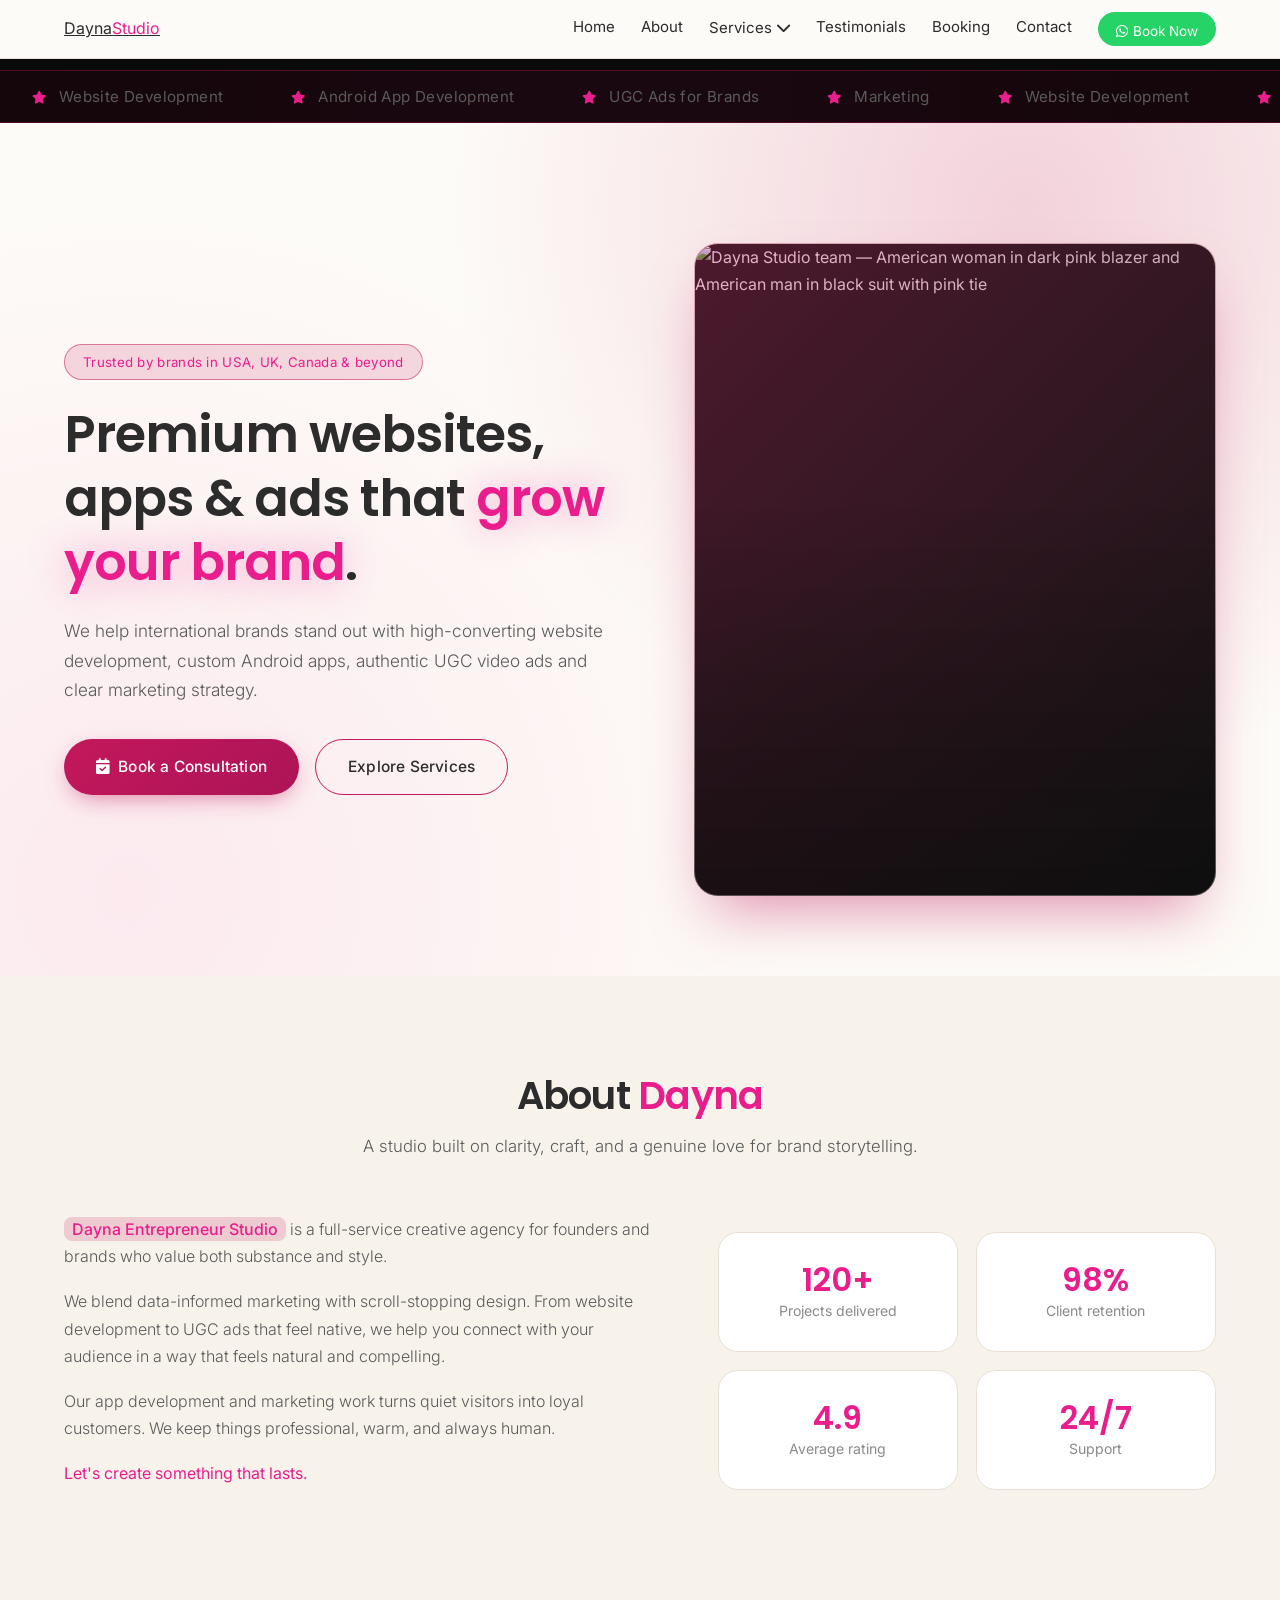
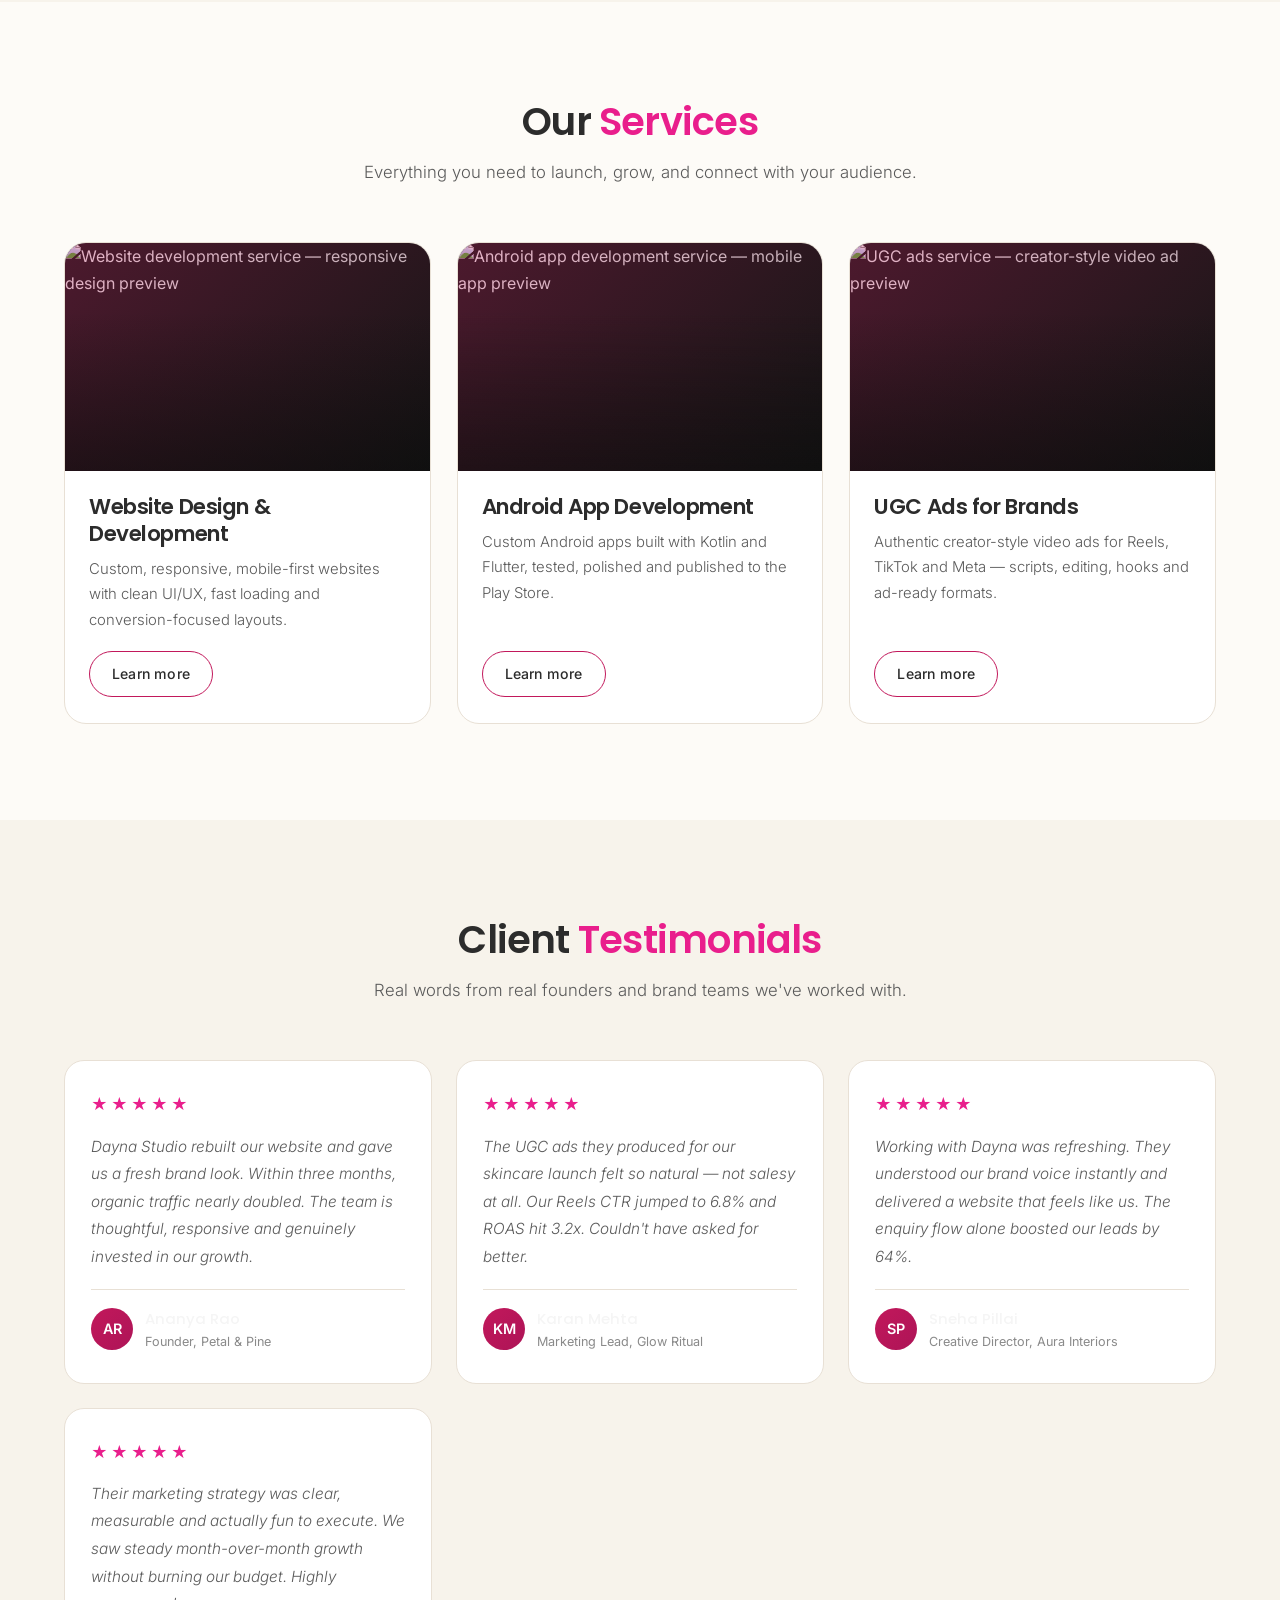
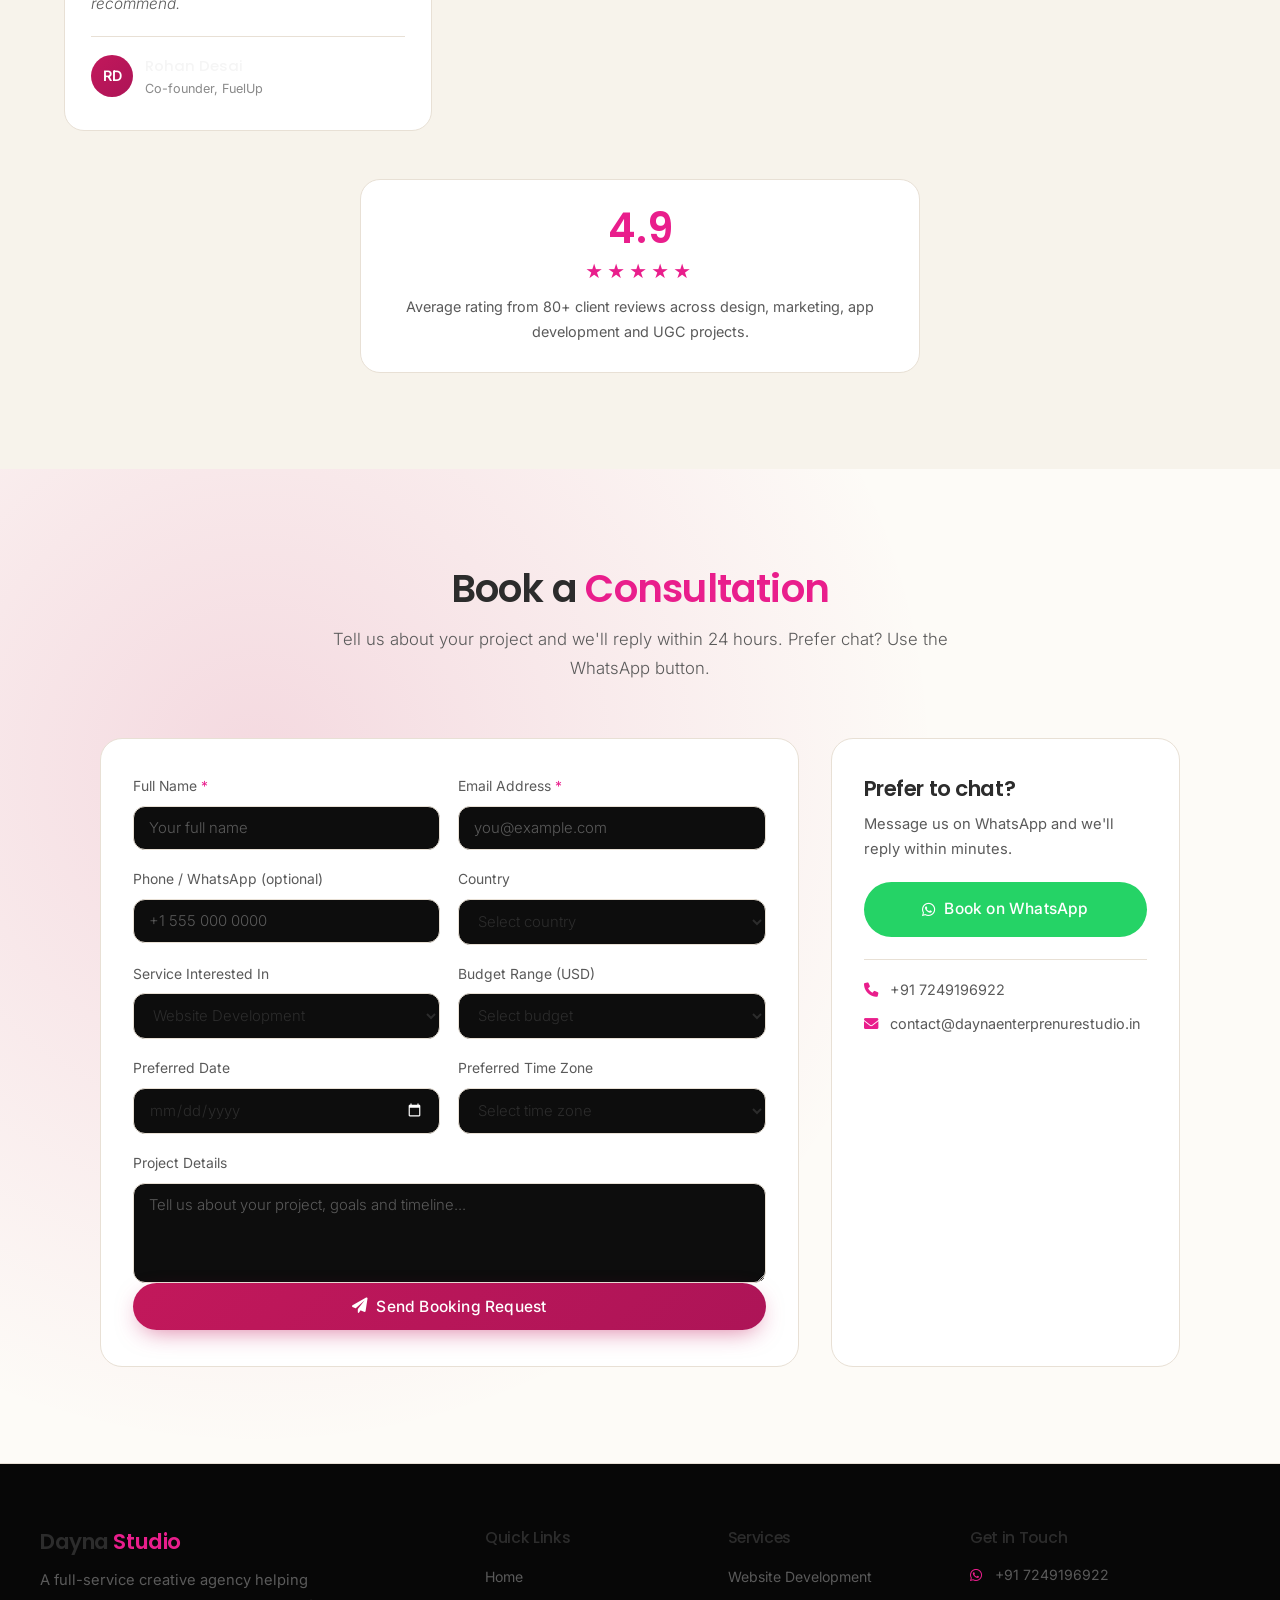
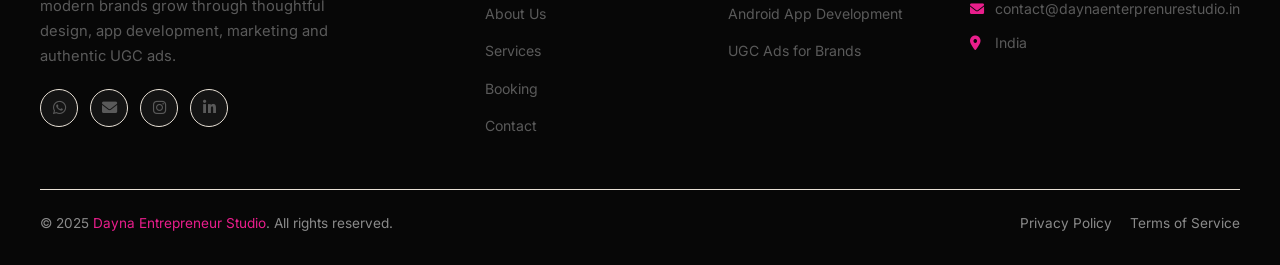
==== commit 84335453: "Update index.html image  folder name" ====
--- a/index.html
+++ b/index.html
@@ -85,7 +85,7 @@
       </div>
     </div>
     <div class="hero-visual">
-      <img src="images/hero-team.png" alt="Dayna Studio team — American woman in dark pink blazer and American man in black suit with pink tie" class="hero-img" loading="eager">
+      <img src="hero-team.png" alt="Dayna Studio team — American woman in dark pink blazer and American man in black suit with pink tie" class="hero-img" loading="eager">
     </div>
   </div>
 </section>
@@ -121,7 +121,7 @@
 
       <article class="service-card">
         <div class="service-img-wrap">
-          <img src="images/website-service.png" alt="Website development service — responsive design preview" loading="lazy" class="service-img">
+          <img src="website-service.png" alt="Website development service — responsive design preview" loading="lazy" class="service-img">
         </div>
         <h3>Website Design &amp; Development</h3>
         <p>Custom, responsive, mobile-first websites with clean UI/UX, fast loading and conversion-focused layouts.</p>
@@ -130,7 +130,7 @@
 
       <article class="service-card">
         <div class="service-img-wrap">
-          <img src="images/android-service.png" alt="Android app development service — mobile app preview" loading="lazy" class="service-img">
+          <img src="android-service.png" alt="Android app development service — mobile app preview" loading="lazy" class="service-img">
         </div>
         <h3>Android App Development</h3>
         <p>Custom Android apps built with Kotlin and Flutter, tested, polished and published to the Play Store.</p>
@@ -139,7 +139,7 @@
 
       <article class="service-card">
         <div class="service-img-wrap">
-          <img src="images/ugc-service.png" alt="UGC ads service — creator-style video ad preview" loading="lazy" class="service-img">
+          <img src="ugc-service.png" alt="UGC ads service — creator-style video ad preview" loading="lazy" class="service-img">
         </div>
         <h3>UGC Ads for Brands</h3>
         <p>Authentic creator-style video ads for Reels, TikTok and Meta — scripts, editing, hooks and ad-ready formats.</p>
@@ -353,4 +353,4 @@
 
 <script src="script.js" defer></script>
 </body>
-</html>+</html>
--- a/style.css
+++ b/style.css
@@ -91,9 +91,9 @@
 /* ========== NAVBAR ========== */
 .navbar {
   position: fixed; top: 0; left: 0; width: 100%;
-  background: rgba(10, 10, 10, 0.9);
+  background: #FDFBF7; /* Changed to Cream White */
   backdrop-filter: blur(14px);
-  border-bottom: 1px solid var(--border);
+  border-bottom: 1px solid #E8E0D5; /* Light beige border */
   z-index: 999; padding: 12px 0;
 }
 .nav-container {
@@ -101,8 +101,7 @@
   max-width: 1200px; margin: 0 auto; padding: 0 24px; gap: 12px;
 }
 .logo {
-  font-family: 'Poppins', sans-serif; font-size: 1.45rem; font-weight: 600;
-  color: var(--text); text-decoration: none; letter-spacing: -0.3px;
+  color: #2C2C2C; /* Dark grey logo */
 }
 .logo span { color: var(--pink-glow); }
 .nav-links { display: flex; align-items: center; gap: 26px; }
@@ -112,8 +111,8 @@
   border-bottom: 1.5px solid transparent; padding-bottom: 3px;
   display: inline-flex; align-items: center; gap: 5px; cursor: pointer;
 }
-.nav-links > a:hover, .dropdown-toggle:hover, .dropdown:hover .dropdown-toggle {
-  color: var(--pink-glow); border-bottom-color: var(--pink);
+.nav-links > a, .dropdown-toggle {
+  color: #2C2C2C; /* Dark grey text */
 }
 .btn-whatsapp-nav {
   background: var(--whatsapp); color: #fff !important;
@@ -565,4 +564,4 @@
   .booking-form, .booking-aside { padding: 26px 20px; }
   .marquee span { padding: 0 18px; font-size: 0.85rem; }
   .marquee span i { display: none; }
-}+}
